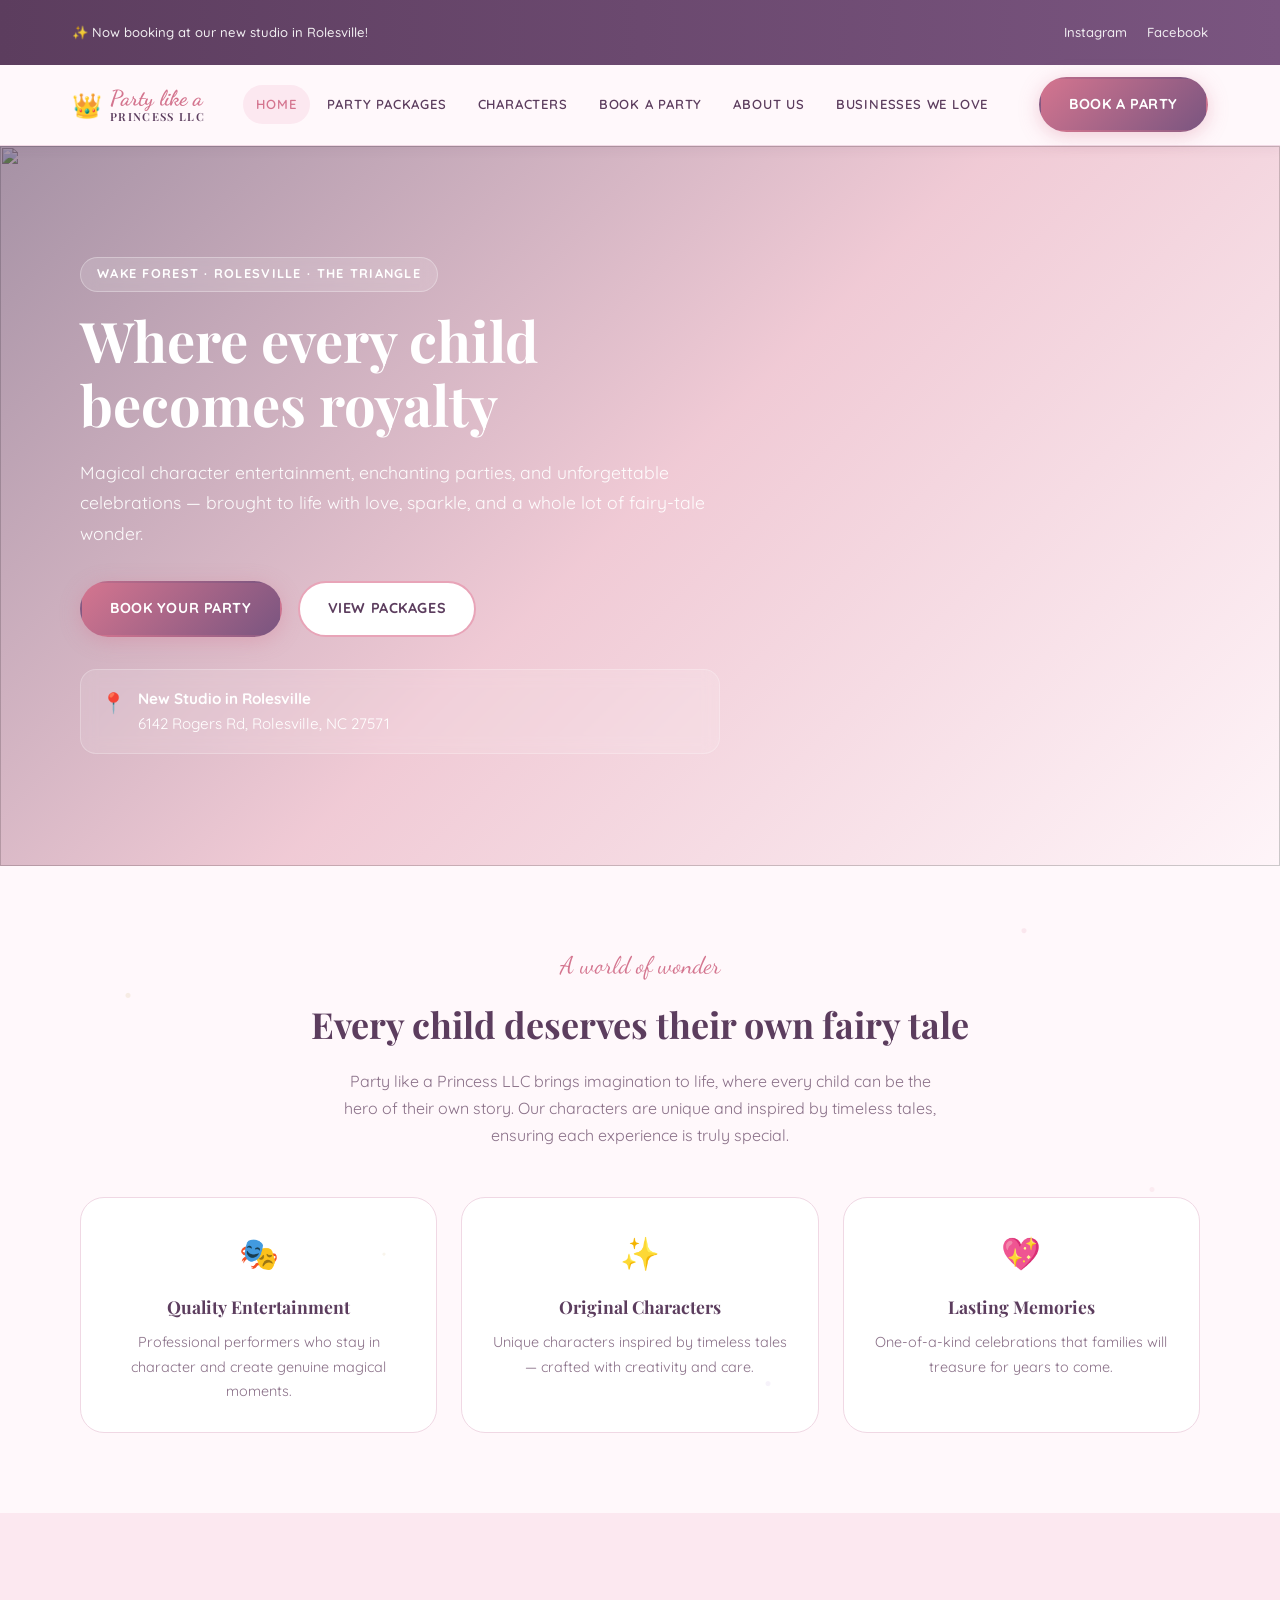
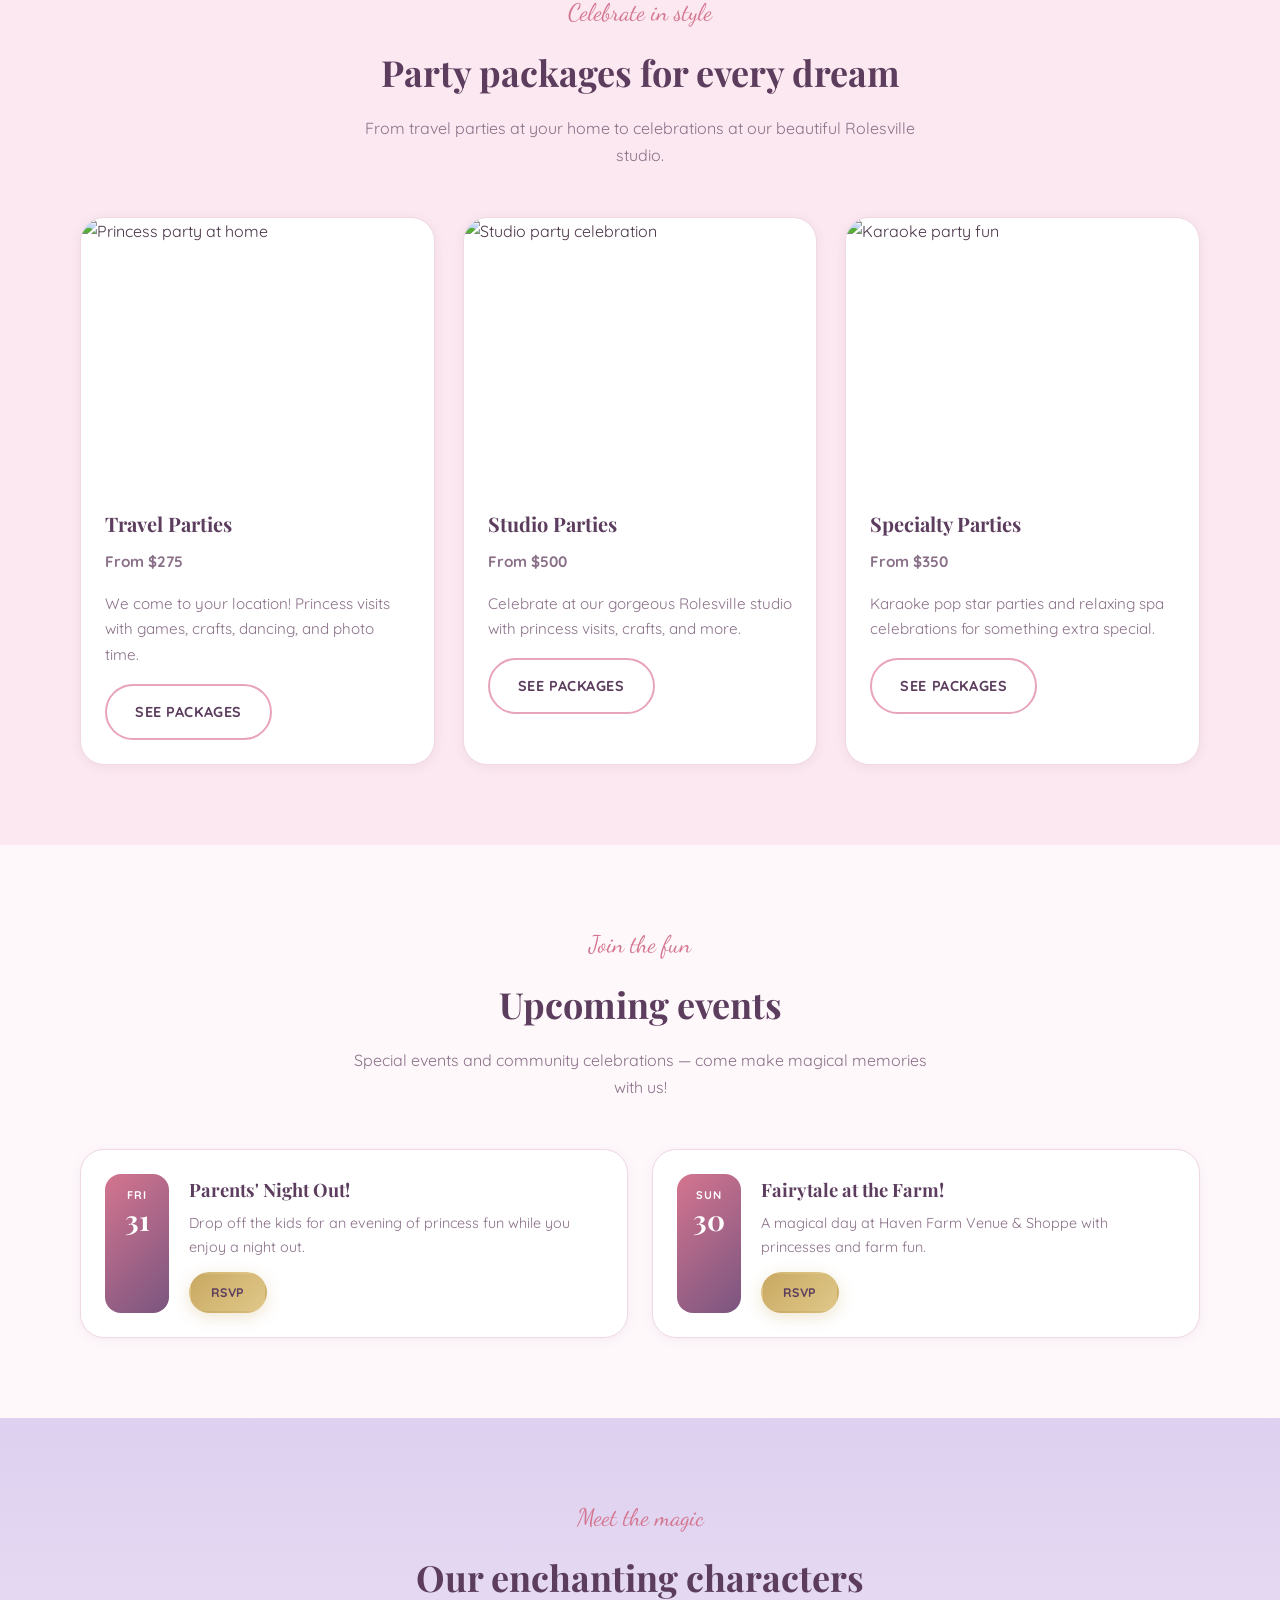
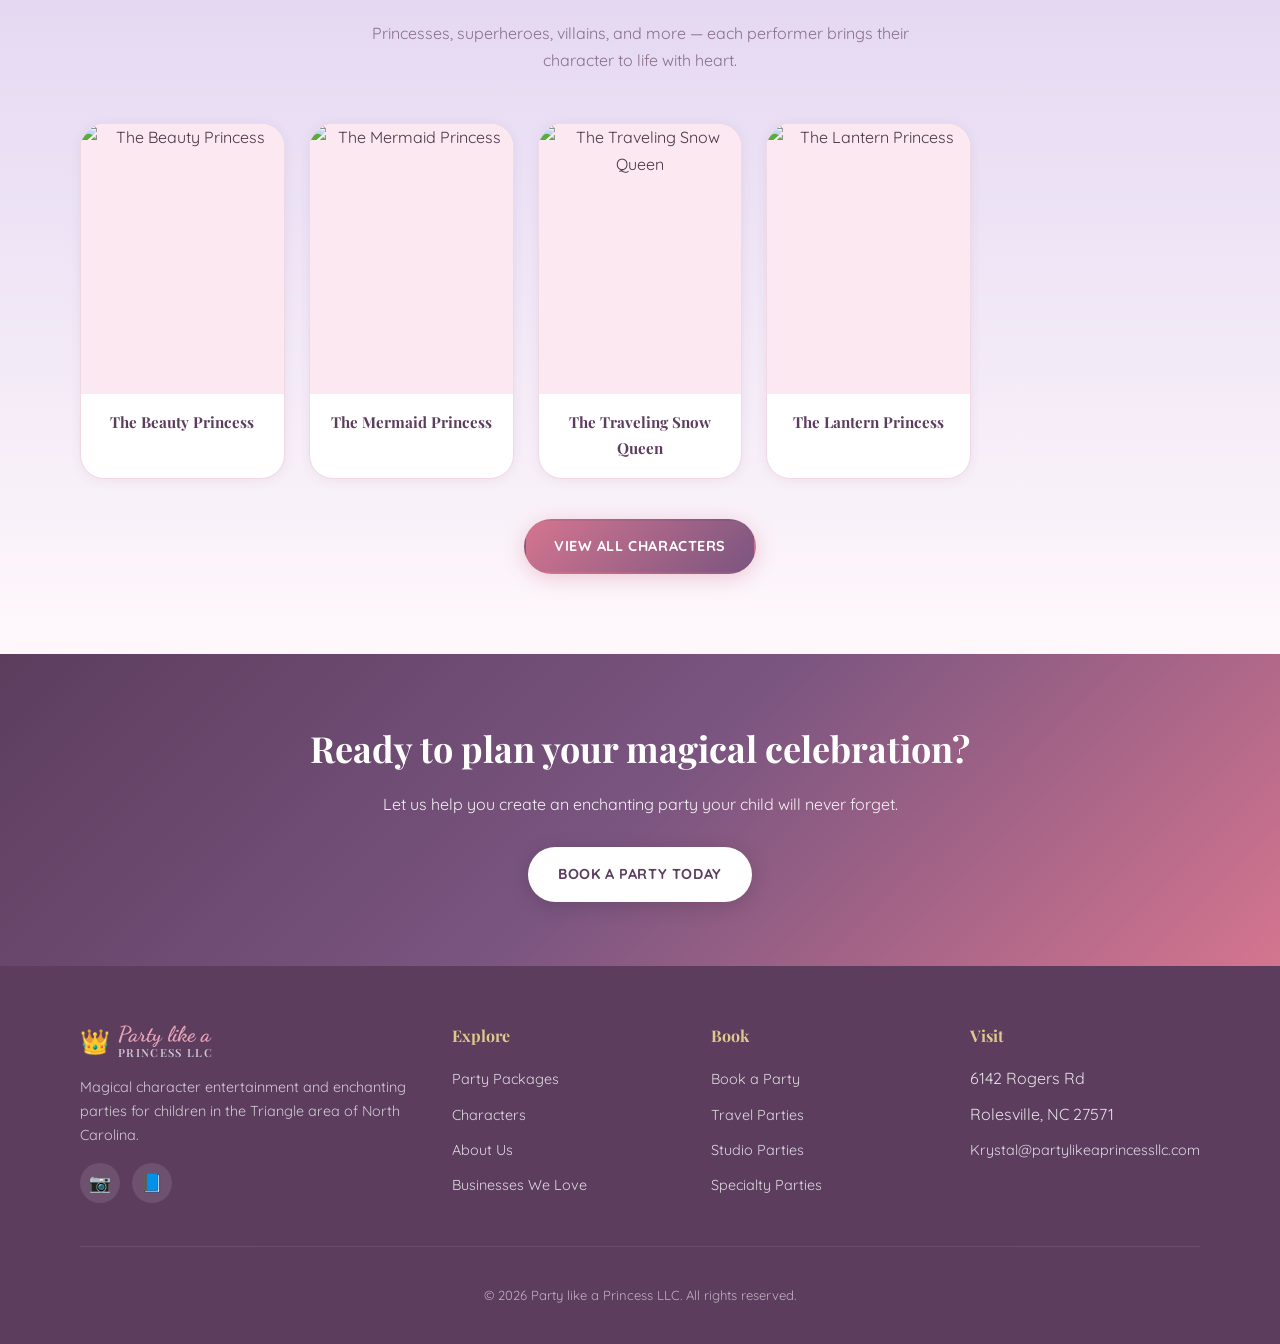
==== index.html @ c1eedd07 "inital push" ====
<!DOCTYPE html>
<html lang="en">
<head>
  <meta charset="UTF-8">
  <meta name="viewport" content="width=device-width, initial-scale=1.0">
  <meta name="description" content="Party like a Princess LLC — magical character entertainment, princess parties, and studio celebrations in Rolesville &amp; the Triangle, NC.">
  <title>Party like a Princess LLC — Magical Children's Parties in NC</title>
  <link rel="preconnect" href="https://fonts.googleapis.com">
  <link rel="preconnect" href="https://fonts.gstatic.com" crossorigin>
  <link href="https://fonts.googleapis.com/css2?family=Dancing+Script:wght@600;700&family=Playfair+Display:ital,wght@0,500;0,600;0,700;1,500&family=Quicksand:wght@400;500;600;700&display=swap" rel="stylesheet">
  <link rel="stylesheet" href="css/styles.css">
</head>
<body>
  <header class="site-header">
    <div class="utility-bar">
      <div class="utility-bar-inner">
        <p>✨ Now booking at our new studio in Rolesville!</p>
        <div class="utility-bar-links">
          <a href="https://www.instagram.com/partylikeaprincessllc/" target="_blank" rel="noopener noreferrer">Instagram</a>
          <a href="https://www.facebook.com/Party-like-a-Princess-LLC-127291132004482/" target="_blank" rel="noopener noreferrer">Facebook</a>
        </div>
      </div>
    </div>
    <nav class="nav" aria-label="Main">
      <a class="nav-logo" href="index.html">
        <span class="nav-logo-crown" aria-hidden="true">👑</span>
        <span class="nav-logo-text">
          <span class="nav-logo-script">Party like a</span>
          <span class="nav-logo-name">Princess LLC</span>
        </span>
      </a>
      <button class="nav-toggle" aria-expanded="false" aria-controls="nav-menu" aria-label="Toggle menu">
        <span></span><span></span><span></span>
      </button>
      <ul class="nav-menu" id="nav-menu">
        <li><a href="index.html" aria-current="page">Home</a></li>
        <li><a href="packages.html">Party Packages</a></li>
        <li><a href="characters.html">Characters</a></li>
        <li><a href="book.html">Book a Party</a></li>
        <li><a href="about.html">About Us</a></li>
        <li><a href="partners.html">Businesses We Love</a></li>
      </ul>
      <div class="nav-actions">
        <a class="btn btn-primary" href="book.html">Book a Party</a>
      </div>
    </nav>
  </header>

  <main>
    <section class="hero">
      <div class="hero-bg" aria-hidden="true">
        <img
          class="hero-bg-image"
          src="https://images.unsplash.com/photo-1530103862676-de8c9debad1d?auto=format&fit=crop&w=1800&q=80"
          alt=""
          width="1800"
          height="1000">
        <div class="hero-bg-overlay"></div>
      </div>
      <div class="container hero-inner">
        <div class="hero-content">
          <p class="hero-eyebrow">Wake Forest · Rolesville · The Triangle</p>
          <h1>Where every child becomes royalty</h1>
          <p class="hero-lead">
            Magical character entertainment, enchanting parties, and unforgettable
            celebrations — brought to life with love, sparkle, and a whole lot of fairy-tale wonder.
          </p>
          <div class="hero-actions">
            <a class="btn btn-primary" href="book.html">Book Your Party</a>
            <a class="btn btn-secondary" href="packages.html">View Packages</a>
          </div>
          <div class="hero-location">
            <span class="hero-location-icon" aria-hidden="true">📍</span>
            <div>
              <strong>New Studio in Rolesville</strong><br>
              6142 Rogers Rd, Rolesville, NC 27571
            </div>
          </div>
        </div>
      </div>
    </section>

    <section class="section sparkle-bg" id="magic">
      <div class="container">
        <div class="section-header">
          <span class="section-eyebrow">A world of wonder</span>
          <h2>Every child deserves their own fairy tale</h2>
          <p>
            Party like a Princess LLC brings imagination to life, where every child can be
            the hero of their own story. Our characters are unique and inspired by timeless
            tales, ensuring each experience is truly special.
          </p>
        </div>
        <div class="values-grid">
          <div class="value-card">
            <div class="value-icon" aria-hidden="true">🎭</div>
            <h3>Quality Entertainment</h3>
            <p>Professional performers who stay in character and create genuine magical moments.</p>
          </div>
          <div class="value-card">
            <div class="value-icon" aria-hidden="true">✨</div>
            <h3>Original Characters</h3>
            <p>Unique characters inspired by timeless tales — crafted with creativity and care.</p>
          </div>
          <div class="value-card">
            <div class="value-icon" aria-hidden="true">💖</div>
            <h3>Lasting Memories</h3>
            <p>One-of-a-kind celebrations that families will treasure for years to come.</p>
          </div>
        </div>
      </div>
    </section>

    <section class="section section--blush" id="packages-preview">
      <div class="container">
        <div class="section-header">
          <span class="section-eyebrow">Celebrate in style</span>
          <h2>Party packages for every dream</h2>
          <p>From travel parties at your home to celebrations at our beautiful Rolesville studio.</p>
        </div>
        <div class="card-grid">
          <article class="card">
            <div class="card-image">
              <img
                src="https://images.unsplash.com/photo-1464349095431-e9a21285b5f3?auto=format&fit=crop&w=600&q=80"
                alt="Princess party at home"
                width="600"
                height="450"
                loading="lazy">
            </div>
            <div class="card-body">
              <h3>Travel Parties</h3>
              <p class="card-price">From $275</p>
              <p>We come to your location! Princess visits with games, crafts, dancing, and photo time.</p>
              <a class="btn btn-secondary" href="packages.html#travel">See Packages</a>
            </div>
          </article>
          <article class="card">
            <div class="card-image">
              <img
                src="https://images.unsplash.com/photo-1513885535751-8b1f1a8f0f6e?auto=format&fit=crop&w=600&q=80"
                alt="Studio party celebration"
                width="600"
                height="450"
                loading="lazy">
            </div>
            <div class="card-body">
              <h3>Studio Parties</h3>
              <p class="card-price">From $500</p>
              <p>Celebrate at our gorgeous Rolesville studio with princess visits, crafts, and more.</p>
              <a class="btn btn-secondary" href="packages.html#studio">See Packages</a>
            </div>
          </article>
          <article class="card">
            <div class="card-image">
              <img
                src="https://images.unsplash.com/photo-1516450360452-9312f5e86fc7?auto=format&fit=crop&w=600&q=80"
                alt="Karaoke party fun"
                width="600"
                height="450"
                loading="lazy">
            </div>
            <div class="card-body">
              <h3>Specialty Parties</h3>
              <p class="card-price">From $350</p>
              <p>Karaoke pop star parties and relaxing spa celebrations for something extra special.</p>
              <a class="btn btn-secondary" href="packages.html#specialty">See Packages</a>
            </div>
          </article>
        </div>
      </div>
    </section>

    <section class="section" id="events">
      <div class="container">
        <div class="section-header">
          <span class="section-eyebrow">Join the fun</span>
          <h2>Upcoming events</h2>
          <p>Special events and community celebrations — come make magical memories with us!</p>
        </div>
        <div class="events-grid">
          <article class="event-card">
            <div class="event-date">
              <span class="event-date-month">Fri</span>
              <span class="event-date-day">31</span>
            </div>
            <div class="event-details">
              <h3>Parents' Night Out!</h3>
              <p>Drop off the kids for an evening of princess fun while you enjoy a night out.</p>
              <a class="btn btn-gold" href="book.html">RSVP</a>
            </div>
          </article>
          <article class="event-card">
            <div class="event-date">
              <span class="event-date-month">Sun</span>
              <span class="event-date-day">30</span>
            </div>
            <div class="event-details">
              <h3>Fairytale at the Farm!</h3>
              <p>A magical day at Haven Farm Venue &amp; Shoppe with princesses and farm fun.</p>
              <a class="btn btn-gold" href="book.html">RSVP</a>
            </div>
          </article>
        </div>
      </div>
    </section>

    <section class="section section--lavender" id="characters-preview">
      <div class="container">
        <div class="section-header">
          <span class="section-eyebrow">Meet the magic</span>
          <h2>Our enchanting characters</h2>
          <p>Princesses, superheroes, villains, and more — each performer brings their character to life with heart.</p>
        </div>
        <div class="character-grid">
          <article class="character-card">
            <div class="character-image">
              <img
                src="https://static.wixstatic.com/media/9bccdc_eef30c5253a441a6ac65ab80cb38b5b2~mv2.jpg"
                alt="The Beauty Princess"
                width="224"
                height="331"
                loading="lazy">
            </div>
            <h3 class="character-name">The Beauty Princess</h3>
          </article>
          <article class="character-card">
            <div class="character-image">
              <img
                src="https://static.wixstatic.com/media/9bccdc_708eb98876a041afb51d9f55fc2605a8~mv2.jpg"
                alt="The Mermaid Princess"
                width="224"
                height="336"
                loading="lazy">
            </div>
            <h3 class="character-name">The Mermaid Princess</h3>
          </article>
          <article class="character-card">
            <div class="character-image">
              <img
                src="https://static.wixstatic.com/media/9bccdc_48256b7b708e4a16873a7f3b42d5f5b8~mv2.png"
                alt="The Traveling Snow Queen"
                width="222"
                height="293"
                loading="lazy">
            </div>
            <h3 class="character-name">The Traveling Snow Queen</h3>
          </article>
          <article class="character-card">
            <div class="character-image">
              <img
                src="https://static.wixstatic.com/media/9bccdc_b5f5d748e2a847a5885bac8932f80b57~mv2.jpg"
                alt="The Lantern Princess"
                width="238"
                height="361"
                loading="lazy">
            </div>
            <h3 class="character-name">The Lantern Princess</h3>
          </article>
        </div>
        <div style="text-align: center; margin-top: 2.5rem;">
          <a class="btn btn-primary" href="characters.html">View All Characters</a>
        </div>
      </div>
    </section>

    <section class="cta-banner">
      <div class="container">
        <h2>Ready to plan your magical celebration?</h2>
        <p>Let us help you create an enchanting party your child will never forget.</p>
        <a class="btn btn-primary" href="book.html">Book a Party Today</a>
      </div>
    </section>
  </main>

  <footer class="site-footer">
    <div class="container">
      <div class="footer-grid">
        <div class="footer-brand">
          <a class="nav-logo" href="index.html">
            <span class="nav-logo-crown" aria-hidden="true">👑</span>
            <span class="nav-logo-text">
              <span class="nav-logo-script">Party like a</span>
              <span class="nav-logo-name">Princess LLC</span>
            </span>
          </a>
          <p>Magical character entertainment and enchanting parties for children in the Triangle area of North Carolina.</p>
          <div class="footer-social">
            <a href="https://www.instagram.com/partylikeaprincessllc/" target="_blank" rel="noopener noreferrer" aria-label="Instagram">📷</a>
            <a href="https://www.facebook.com/Party-like-a-Princess-LLC-127291132004482/" target="_blank" rel="noopener noreferrer" aria-label="Facebook">📘</a>
          </div>
        </div>
        <div class="footer-col">
          <h4>Explore</h4>
          <ul>
            <li><a href="packages.html">Party Packages</a></li>
            <li><a href="characters.html">Characters</a></li>
            <li><a href="about.html">About Us</a></li>
            <li><a href="partners.html">Businesses We Love</a></li>
          </ul>
        </div>
        <div class="footer-col">
          <h4>Book</h4>
          <ul>
            <li><a href="book.html">Book a Party</a></li>
            <li><a href="packages.html#travel">Travel Parties</a></li>
            <li><a href="packages.html#studio">Studio Parties</a></li>
            <li><a href="packages.html#specialty">Specialty Parties</a></li>
          </ul>
        </div>
        <div class="footer-col">
          <h4>Visit</h4>
          <ul>
            <li>6142 Rogers Rd</li>
            <li>Rolesville, NC 27571</li>
            <li><a href="mailto:Krystal@partylikeaprincessllc.com">Krystal@partylikeaprincessllc.com</a></li>
          </ul>
        </div>
      </div>
      <div class="footer-bottom">
        <p>&copy; 2026 Party like a Princess LLC. All rights reserved.</p>
      </div>
    </div>
  </footer>

  <script src="js/main.js"></script>
</body>
</html>
---- css/styles.css ----
/* Party like a Princess LLC — sweet & magical */
:root {
  --color-blush: #fce8f0;
  --color-blush-deep: #f5d0e0;
  --color-pink: #e8a4b8;
  --color-rose: #d4758f;
  --color-lavender: #ddd0f0;
  --color-lavender-deep: #c4b0e0;
  --color-plum: #5c3d5e;
  --color-plum-light: #7a5580;
  --color-gold: #c9a962;
  --color-gold-light: #e0c88a;
  --color-cream: #fff8fb;
  --color-white: #ffffff;
  --color-text: #4a3548;
  --color-muted: #8a7088;
  --color-border: #f0d8e4;
  --font-display: "Playfair Display", Georgia, serif;
  --font-script: "Dancing Script", cursive;
  --font-body: "Quicksand", system-ui, sans-serif;
  --shadow-sm: 0 2px 12px rgba(92, 61, 94, 0.07);
  --shadow-md: 0 10px 32px rgba(92, 61, 94, 0.1);
  --shadow-lg: 0 20px 50px rgba(92, 61, 94, 0.14);
  --radius: 16px;
  --radius-lg: 24px;
  --nav-height: 80px;
  --transition: 0.25s ease;
}

*,
*::before,
*::after {
  box-sizing: border-box;
}

html {
  scroll-behavior: smooth;
}

body {
  margin: 0;
  font-family: var(--font-body);
  font-size: 1rem;
  line-height: 1.7;
  color: var(--color-text);
  background: var(--color-cream);
}

img {
  max-width: 100%;
  height: auto;
  display: block;
}

a {
  color: var(--color-plum-light);
  text-decoration: none;
  transition: color var(--transition);
}

a:hover {
  color: var(--color-rose);
}

.container {
  width: min(1120px, calc(100% - 2rem));
  margin-inline: auto;
}

.container--wide {
  width: min(1280px, calc(100% - 2rem));
}

/* Sparkle background */
.sparkle-bg {
  position: relative;
  overflow: hidden;
}

.sparkle-bg::before {
  content: "";
  position: absolute;
  inset: 0;
  background-image:
    radial-gradient(circle at 10% 20%, rgba(201, 169, 98, 0.15) 0 2px, transparent 3px),
    radial-gradient(circle at 80% 10%, rgba(232, 164, 184, 0.2) 0 2px, transparent 3px),
    radial-gradient(circle at 60% 80%, rgba(212, 192, 232, 0.2) 0 2px, transparent 3px),
    radial-gradient(circle at 30% 60%, rgba(201, 169, 98, 0.12) 0 1px, transparent 2px),
    radial-gradient(circle at 90% 50%, rgba(232, 164, 184, 0.15) 0 2px, transparent 3px);
  pointer-events: none;
}

/* Header */
.site-header {
  position: sticky;
  top: 0;
  z-index: 100;
  background: rgba(255, 248, 251, 0.95);
  backdrop-filter: blur(14px);
  border-bottom: 1px solid var(--color-border);
  box-shadow: var(--shadow-sm);
}

.utility-bar {
  background: linear-gradient(90deg, var(--color-plum), var(--color-plum-light));
  color: rgba(255, 255, 255, 0.92);
  font-size: 0.82rem;
  font-weight: 500;
}

.utility-bar-inner {
  display: flex;
  justify-content: space-between;
  align-items: center;
  gap: 1rem;
  max-width: 1200px;
  margin-inline: auto;
  padding: 0.5rem clamp(1rem, 3vw, 2rem);
}

.utility-bar-links {
  display: flex;
  gap: 1.25rem;
}

.utility-bar-links a {
  color: rgba(255, 255, 255, 0.9);
}

.utility-bar-links a:hover {
  color: var(--color-gold-light);
}

.nav {
  display: flex;
  align-items: center;
  justify-content: space-between;
  gap: 1.5rem;
  max-width: 1200px;
  margin-inline: auto;
  padding: 0.75rem clamp(1rem, 3vw, 2rem);
  min-height: var(--nav-height);
}

.nav-logo {
  display: flex;
  align-items: center;
  gap: 0.5rem;
  color: var(--color-plum);
  flex-shrink: 0;
}

.nav-logo:hover {
  color: var(--color-rose);
}

.nav-logo-crown {
  font-size: 1.5rem;
  line-height: 1;
}

.nav-logo-text {
  display: flex;
  flex-direction: column;
  line-height: 1.15;
}

.nav-logo-script {
  font-family: var(--font-script);
  font-size: 1.35rem;
  font-weight: 700;
  color: var(--color-rose);
}

.nav-logo-name {
  font-family: var(--font-display);
  font-size: 0.7rem;
  font-weight: 600;
  letter-spacing: 0.12em;
  text-transform: uppercase;
}

.nav-menu {
  display: flex;
  align-items: center;
  gap: 0.25rem;
  list-style: none;
  margin: 0;
  padding: 0;
}

.nav-menu a {
  display: block;
  padding: 0.5rem 0.85rem;
  font-size: 0.82rem;
  font-weight: 600;
  letter-spacing: 0.06em;
  text-transform: uppercase;
  color: var(--color-plum);
  border-radius: 999px;
  transition: background var(--transition), color var(--transition);
}

.nav-menu a:hover,
.nav-menu a[aria-current="page"] {
  background: var(--color-blush);
  color: var(--color-rose);
}

.nav-actions {
  flex-shrink: 0;
}

.nav-toggle {
  display: none;
  flex-direction: column;
  justify-content: center;
  gap: 5px;
  width: 44px;
  height: 44px;
  padding: 0;
  border: none;
  background: transparent;
  cursor: pointer;
}

.nav-toggle span {
  display: block;
  width: 22px;
  height: 2px;
  margin-inline: auto;
  background: var(--color-plum);
  border-radius: 2px;
  transition: transform var(--transition), opacity var(--transition);
}

/* Buttons */
.btn {
  display: inline-flex;
  align-items: center;
  justify-content: center;
  gap: 0.5rem;
  padding: 0.85rem 1.75rem;
  font-family: var(--font-body);
  font-size: 0.9rem;
  font-weight: 700;
  letter-spacing: 0.04em;
  text-transform: uppercase;
  border: 2px solid transparent;
  border-radius: 999px;
  cursor: pointer;
  transition: transform var(--transition), box-shadow var(--transition), background var(--transition);
}

.btn:hover {
  transform: translateY(-2px);
}

.btn-primary {
  background: linear-gradient(135deg, var(--color-rose), var(--color-plum-light));
  color: var(--color-white);
  box-shadow: 0 4px 20px rgba(212, 117, 143, 0.35);
}

.btn-primary:hover {
  color: var(--color-white);
  box-shadow: 0 8px 28px rgba(212, 117, 143, 0.45);
}

.btn-secondary {
  background: var(--color-white);
  color: var(--color-plum);
  border-color: var(--color-pink);
}

.btn-secondary:hover {
  background: var(--color-blush);
  color: var(--color-plum);
}

.btn-gold {
  background: linear-gradient(135deg, var(--color-gold), var(--color-gold-light));
  color: var(--color-plum);
  box-shadow: 0 4px 16px rgba(201, 169, 98, 0.3);
}

.btn-gold:hover {
  color: var(--color-plum);
}

/* Hero */
.hero {
  position: relative;
  min-height: clamp(520px, 85vh, 720px);
  display: flex;
  align-items: center;
  overflow: hidden;
}

.hero-bg {
  position: absolute;
  inset: 0;
}

.hero-bg-image {
  width: 100%;
  height: 100%;
  object-fit: cover;
}

.hero-bg-overlay {
  position: absolute;
  inset: 0;
  background:
    linear-gradient(135deg, rgba(92, 61, 94, 0.55) 0%, rgba(212, 117, 143, 0.35) 50%, rgba(252, 232, 240, 0.2) 100%);
}

.hero-inner {
  position: relative;
  z-index: 1;
  padding-block: 4rem;
}

.hero-content {
  max-width: 640px;
  color: var(--color-white);
}

.hero-eyebrow {
  display: inline-block;
  margin: 0 0 1rem;
  padding: 0.35rem 1rem;
  font-size: 0.8rem;
  font-weight: 700;
  letter-spacing: 0.1em;
  text-transform: uppercase;
  background: rgba(255, 255, 255, 0.15);
  border: 1px solid rgba(255, 255, 255, 0.3);
  border-radius: 999px;
  backdrop-filter: blur(8px);
}

.hero h1 {
  margin: 0 0 1.25rem;
  font-family: var(--font-display);
  font-size: clamp(2.25rem, 5vw, 3.5rem);
  font-weight: 700;
  line-height: 1.15;
}

.hero-lead {
  margin: 0 0 2rem;
  font-size: 1.1rem;
  line-height: 1.75;
  opacity: 0.95;
}

.hero-actions {
  display: flex;
  flex-wrap: wrap;
  gap: 1rem;
}

.hero-location {
  display: flex;
  align-items: flex-start;
  gap: 0.75rem;
  margin-top: 2rem;
  padding: 1rem 1.25rem;
  background: rgba(255, 255, 255, 0.12);
  border: 1px solid rgba(255, 255, 255, 0.25);
  border-radius: var(--radius);
  backdrop-filter: blur(8px);
  font-size: 0.95rem;
}

.hero-location-icon {
  font-size: 1.25rem;
  flex-shrink: 0;
}

/* Page hero (inner pages) */
.page-hero {
  padding: 4rem 0 3rem;
  text-align: center;
  background: linear-gradient(180deg, var(--color-blush) 0%, var(--color-cream) 100%);
}

.page-hero h1 {
  margin: 0 0 0.75rem;
  font-family: var(--font-display);
  font-size: clamp(2rem, 4vw, 2.75rem);
  color: var(--color-plum);
}

.page-hero p {
  margin: 0 auto;
  max-width: 560px;
  color: var(--color-muted);
  font-size: 1.05rem;
}

.page-hero-script {
  display: block;
  margin-bottom: 0.5rem;
  font-family: var(--font-script);
  font-size: 1.75rem;
  color: var(--color-rose);
}

/* Sections */
.section {
  padding: 5rem 0;
}

.section-header {
  text-align: center;
  margin-bottom: 3rem;
}

.section-eyebrow {
  display: block;
  margin-bottom: 0.5rem;
  font-family: var(--font-script);
  font-size: 1.5rem;
  color: var(--color-rose);
}

.section-header h2 {
  margin: 0 0 0.75rem;
  font-family: var(--font-display);
  font-size: clamp(1.75rem, 3vw, 2.25rem);
  color: var(--color-plum);
}

.section-header p {
  margin: 0 auto;
  max-width: 600px;
  color: var(--color-muted);
}

.section--blush {
  background: var(--color-blush);
}

.section--lavender {
  background: linear-gradient(180deg, var(--color-lavender) 0%, var(--color-cream) 100%);
}

/* Cards */
.card-grid {
  display: grid;
  grid-template-columns: repeat(auto-fit, minmax(280px, 1fr));
  gap: 1.75rem;
}

.card {
  background: var(--color-white);
  border: 1px solid var(--color-border);
  border-radius: var(--radius-lg);
  overflow: hidden;
  box-shadow: var(--shadow-sm);
  transition: transform var(--transition), box-shadow var(--transition);
}

.card:hover {
  transform: translateY(-4px);
  box-shadow: var(--shadow-md);
}

.card-image {
  aspect-ratio: 4 / 3;
  overflow: hidden;
}

.card-image img {
  width: 100%;
  height: 100%;
  object-fit: cover;
  transition: transform 0.4s ease;
}

.card:hover .card-image img {
  transform: scale(1.04);
}

.card-body {
  padding: 1.5rem;
}

.card-body h3 {
  margin: 0 0 0.5rem;
  font-family: var(--font-display);
  font-size: 1.25rem;
  color: var(--color-plum);
}

.card-price {
  margin: 0 0 1rem;
  font-size: 1.35rem;
  font-weight: 700;
  color: var(--color-rose);
}

.card-body p {
  margin: 0 0 1rem;
  color: var(--color-muted);
  font-size: 0.95rem;
}

.card-body ul {
  margin: 0 0 1.25rem;
  padding-left: 1.25rem;
  color: var(--color-muted);
  font-size: 0.9rem;
}

.card-body li {
  margin-bottom: 0.35rem;
}

.card-body li::marker {
  color: var(--color-pink);
}

/* Package cards */
.package-section {
  margin-bottom: 4rem;
}

.package-section:last-child {
  margin-bottom: 0;
}

.package-category {
  display: flex;
  align-items: center;
  gap: 1rem;
  margin-bottom: 2rem;
}

.package-category-icon {
  width: 56px;
  height: 56px;
  display: flex;
  align-items: center;
  justify-content: center;
  font-size: 1.75rem;
  background: linear-gradient(135deg, var(--color-blush), var(--color-lavender));
  border-radius: 50%;
  flex-shrink: 0;
}

.package-category h2 {
  margin: 0;
  font-family: var(--font-display);
  font-size: 1.75rem;
  color: var(--color-plum);
}

.package-category p {
  margin: 0.25rem 0 0;
  color: var(--color-muted);
  font-size: 0.95rem;
}

.package-grid {
  display: grid;
  grid-template-columns: repeat(auto-fit, minmax(300px, 1fr));
  gap: 1.75rem;
}

.package-card {
  position: relative;
  background: var(--color-white);
  border: 2px solid var(--color-border);
  border-radius: var(--radius-lg);
  padding: 2rem;
  box-shadow: var(--shadow-sm);
  transition: border-color var(--transition), box-shadow var(--transition);
}

.package-card:hover {
  border-color: var(--color-pink);
  box-shadow: var(--shadow-md);
}

.package-card--featured {
  border-color: var(--color-gold);
  background: linear-gradient(180deg, #fffef8 0%, var(--color-white) 100%);
}

.package-card--featured::before {
  content: "Most Popular";
  position: absolute;
  top: -12px;
  left: 50%;
  transform: translateX(-50%);
  padding: 0.3rem 1rem;
  font-size: 0.72rem;
  font-weight: 700;
  letter-spacing: 0.08em;
  text-transform: uppercase;
  color: var(--color-plum);
  background: linear-gradient(135deg, var(--color-gold), var(--color-gold-light));
  border-radius: 999px;
}

.package-card h3 {
  margin: 0 0 0.5rem;
  font-family: var(--font-display);
  font-size: 1.35rem;
  color: var(--color-plum);
  text-align: center;
}

.package-duration {
  text-align: center;
  margin: 0 0 0.25rem;
  font-size: 0.85rem;
  font-weight: 600;
  color: var(--color-muted);
  text-transform: uppercase;
  letter-spacing: 0.06em;
}

.package-price {
  text-align: center;
  margin: 0 0 1.5rem;
  font-size: 2rem;
  font-weight: 700;
  color: var(--color-rose);
}

.package-card ul {
  margin: 0 0 1.5rem;
  padding: 0;
  list-style: none;
}

.package-card li {
  position: relative;
  padding: 0.4rem 0 0.4rem 1.75rem;
  font-size: 0.92rem;
  color: var(--color-text);
  border-bottom: 1px solid var(--color-border);
}

.package-card li:last-child {
  border-bottom: none;
}

.package-card li::before {
  content: "✦";
  position: absolute;
  left: 0;
  color: var(--color-gold);
  font-size: 0.75rem;
}

.package-card .btn {
  width: 100%;
}

.package-note {
  margin-top: 1.5rem;
  padding: 1rem 1.25rem;
  font-size: 0.88rem;
  color: var(--color-muted);
  background: var(--color-blush);
  border-radius: var(--radius);
  text-align: center;
}

.package-upgrades {
  margin-top: 1rem;
  padding-top: 1rem;
  border-top: 1px dashed var(--color-border);
}

.package-upgrades h4 {
  margin: 0 0 0.75rem;
  font-size: 0.8rem;
  font-weight: 700;
  letter-spacing: 0.08em;
  text-transform: uppercase;
  color: var(--color-plum);
}

.package-upgrades ul {
  margin: 0;
}

.package-upgrades li {
  font-size: 0.85rem;
  padding: 0.3rem 0 0.3rem 1.25rem;
  border-bottom: none;
}

.package-upgrades li::before {
  content: "+";
  color: var(--color-rose);
}

/* Events */
.events-grid {
  display: grid;
  grid-template-columns: repeat(auto-fit, minmax(300px, 1fr));
  gap: 1.5rem;
}

.event-card {
  display: flex;
  gap: 1.25rem;
  padding: 1.5rem;
  background: var(--color-white);
  border: 1px solid var(--color-border);
  border-radius: var(--radius-lg);
  box-shadow: var(--shadow-sm);
  transition: transform var(--transition), box-shadow var(--transition);
}

.event-card:hover {
  transform: translateY(-3px);
  box-shadow: var(--shadow-md);
}

.event-date {
  flex-shrink: 0;
  width: 64px;
  text-align: center;
  padding: 0.75rem 0.5rem;
  background: linear-gradient(135deg, var(--color-rose), var(--color-plum-light));
  color: var(--color-white);
  border-radius: var(--radius);
}

.event-date-month {
  display: block;
  font-size: 0.7rem;
  font-weight: 700;
  letter-spacing: 0.1em;
  text-transform: uppercase;
}

.event-date-day {
  display: block;
  font-family: var(--font-display);
  font-size: 1.75rem;
  font-weight: 700;
  line-height: 1.1;
}

.event-details h3 {
  margin: 0 0 0.35rem;
  font-family: var(--font-display);
  font-size: 1.15rem;
  color: var(--color-plum);
}

.event-details p {
  margin: 0 0 0.75rem;
  font-size: 0.9rem;
  color: var(--color-muted);
}

.event-details .btn {
  padding: 0.5rem 1.25rem;
  font-size: 0.78rem;
}

/* Character grid */
.character-filters {
  display: flex;
  flex-wrap: wrap;
  justify-content: center;
  gap: 0.5rem;
  margin-bottom: 2.5rem;
}

.filter-btn {
  padding: 0.5rem 1.25rem;
  font-family: var(--font-body);
  font-size: 0.82rem;
  font-weight: 600;
  color: var(--color-plum);
  background: var(--color-white);
  border: 2px solid var(--color-border);
  border-radius: 999px;
  cursor: pointer;
  transition: all var(--transition);
}

.filter-btn:hover,
.filter-btn.is-active {
  background: var(--color-rose);
  border-color: var(--color-rose);
  color: var(--color-white);
}

.character-grid {
  display: grid;
  grid-template-columns: repeat(auto-fill, minmax(200px, 1fr));
  gap: 1.5rem;
}

.character-card {
  text-align: center;
  background: var(--color-white);
  border: 1px solid var(--color-border);
  border-radius: var(--radius-lg);
  overflow: hidden;
  box-shadow: var(--shadow-sm);
  transition: transform var(--transition), box-shadow var(--transition);
}

.character-card:hover {
  transform: translateY(-4px);
  box-shadow: var(--shadow-md);
}

.character-card.is-hidden {
  display: none;
}

.character-image {
  aspect-ratio: 3 / 4;
  overflow: hidden;
  background: var(--color-blush);
}

.character-image img {
  width: 100%;
  height: 100%;
  object-fit: cover;
  object-position: top center;
}

.character-name {
  margin: 0;
  padding: 1rem 0.75rem;
  font-family: var(--font-display);
  font-size: 0.95rem;
  color: var(--color-plum);
}

.disclaimer {
  margin-top: 3rem;
  padding: 1.5rem;
  font-size: 0.85rem;
  color: var(--color-muted);
  background: var(--color-white);
  border: 1px solid var(--color-border);
  border-radius: var(--radius);
  text-align: center;
  line-height: 1.65;
}

/* About */
.about-grid {
  display: grid;
  grid-template-columns: 1fr 1fr;
  gap: 3rem;
  align-items: center;
}

.about-image {
  border-radius: var(--radius-lg);
  overflow: hidden;
  box-shadow: var(--shadow-lg);
}

.about-image img {
  width: 100%;
  aspect-ratio: 4 / 5;
  object-fit: cover;
}

.about-content h2 {
  margin: 0 0 1rem;
  font-family: var(--font-display);
  font-size: 2rem;
  color: var(--color-plum);
}

.about-content .signature {
  margin-top: 1.5rem;
  font-family: var(--font-script);
  font-size: 1.5rem;
  color: var(--color-rose);
}

.values-grid {
  display: grid;
  grid-template-columns: repeat(auto-fit, minmax(240px, 1fr));
  gap: 1.5rem;
  margin-top: 3rem;
}

.value-card {
  padding: 1.75rem;
  text-align: center;
  background: var(--color-white);
  border: 1px solid var(--color-border);
  border-radius: var(--radius-lg);
}

.value-icon {
  font-size: 2rem;
  margin-bottom: 0.75rem;
}

.value-card h3 {
  margin: 0 0 0.5rem;
  font-family: var(--font-display);
  font-size: 1.1rem;
  color: var(--color-plum);
}

.value-card p {
  margin: 0;
  font-size: 0.9rem;
  color: var(--color-muted);
}

/* Contact form */
.contact-grid {
  display: grid;
  grid-template-columns: 1fr 1.2fr;
  gap: 3rem;
  align-items: start;
}

.contact-info h2 {
  margin: 0 0 1rem;
  font-family: var(--font-display);
  font-size: 1.75rem;
  color: var(--color-plum);
}

.contact-info p {
  margin: 0 0 1.5rem;
  color: var(--color-muted);
}

.contact-detail {
  display: flex;
  align-items: flex-start;
  gap: 1rem;
  margin-bottom: 1.25rem;
}

.contact-detail-icon {
  width: 44px;
  height: 44px;
  display: flex;
  align-items: center;
  justify-content: center;
  font-size: 1.25rem;
  background: var(--color-blush);
  border-radius: 50%;
  flex-shrink: 0;
}

.contact-detail strong {
  display: block;
  margin-bottom: 0.15rem;
  color: var(--color-plum);
}

.contact-detail span,
.contact-detail a {
  font-size: 0.95rem;
  color: var(--color-muted);
}

.contact-form-wrap {
  min-width: 0;
}

.contact-form {
  padding: 2rem;
  background: var(--color-white);
  border: 1px solid var(--color-border);
  border-radius: var(--radius-lg);
  box-shadow: var(--shadow-md);
}

.form-group {
  margin-bottom: 1.25rem;
}

.form-group label {
  display: block;
  margin-bottom: 0.4rem;
  font-size: 0.85rem;
  font-weight: 600;
  color: var(--color-plum);
}

.form-group input,
.form-group select,
.form-group textarea {
  width: 100%;
  padding: 0.75rem 1rem;
  font-family: var(--font-body);
  font-size: 1rem;
  color: var(--color-text);
  background: var(--color-cream);
  border: 2px solid var(--color-border);
  border-radius: var(--radius);
  transition: border-color var(--transition);
}

.form-group input:focus,
.form-group select:focus,
.form-group textarea:focus {
  outline: none;
  border-color: var(--color-pink);
}

.form-group textarea {
  min-height: 120px;
  resize: vertical;
}

.form-row {
  display: grid;
  grid-template-columns: 1fr 1fr;
  gap: 1rem;
}

.form-success {
  display: none;
  padding: 1.25rem;
  text-align: center;
  background: linear-gradient(135deg, var(--color-blush), var(--color-lavender));
  border-radius: var(--radius);
}

.form-success.is-visible {
  display: block;
}

.form-success h3 {
  margin: 0 0 0.5rem;
  font-family: var(--font-display);
  color: var(--color-plum);
}

.form-success p {
  margin: 0;
  color: var(--color-muted);
}

/* CTA banner */
.cta-banner {
  padding: 4rem 0;
  text-align: center;
  background: linear-gradient(135deg, var(--color-plum) 0%, var(--color-plum-light) 50%, var(--color-rose) 100%);
  color: var(--color-white);
}

.cta-banner h2 {
  margin: 0 0 0.75rem;
  font-family: var(--font-display);
  font-size: clamp(1.75rem, 3vw, 2.25rem);
}

.cta-banner p {
  margin: 0 auto 1.75rem;
  max-width: 520px;
  opacity: 0.92;
}

.cta-banner .btn-primary {
  background: var(--color-white);
  color: var(--color-plum);
  box-shadow: 0 4px 20px rgba(0, 0, 0, 0.15);
}

.cta-banner .btn-primary:hover {
  color: var(--color-rose);
}

/* Partners */
.partners-grid {
  display: grid;
  grid-template-columns: repeat(auto-fit, minmax(260px, 1fr));
  gap: 1.5rem;
}

.partner-card {
  padding: 2rem;
  text-align: center;
  background: var(--color-white);
  border: 1px solid var(--color-border);
  border-radius: var(--radius-lg);
  transition: transform var(--transition), box-shadow var(--transition);
}

.partner-card:hover {
  transform: translateY(-3px);
  box-shadow: var(--shadow-md);
}

.partner-card h3 {
  margin: 0 0 0.5rem;
  font-family: var(--font-display);
  color: var(--color-plum);
}

.partner-card p {
  margin: 0;
  font-size: 0.9rem;
  color: var(--color-muted);
}

/* Footer */
.site-footer {
  background: var(--color-plum);
  color: rgba(255, 255, 255, 0.85);
  padding: 3.5rem 0 1.5rem;
}

.footer-grid {
  display: grid;
  grid-template-columns: 1.5fr 1fr 1fr 1fr;
  gap: 2rem;
  margin-bottom: 2.5rem;
}

.footer-brand .nav-logo {
  margin-bottom: 1rem;
  color: var(--color-white);
}

.footer-brand .nav-logo-script {
  color: var(--color-pink);
}

.footer-brand .nav-logo-name {
  color: rgba(255, 255, 255, 0.7);
}

.footer-brand p {
  margin: 0;
  font-size: 0.9rem;
  line-height: 1.65;
  opacity: 0.85;
}

.footer-col h4 {
  margin: 0 0 1rem;
  font-family: var(--font-display);
  font-size: 1rem;
  color: var(--color-gold-light);
}

.footer-col ul {
  list-style: none;
  margin: 0;
  padding: 0;
}

.footer-col li {
  margin-bottom: 0.5rem;
}

.footer-col a {
  font-size: 0.9rem;
  color: rgba(255, 255, 255, 0.8);
}

.footer-col a:hover {
  color: var(--color-pink);
}

.footer-social {
  display: flex;
  gap: 0.75rem;
  margin-top: 1rem;
}

.footer-social a {
  display: flex;
  align-items: center;
  justify-content: center;
  width: 40px;
  height: 40px;
  font-size: 1.1rem;
  background: rgba(255, 255, 255, 0.1);
  border-radius: 50%;
  transition: background var(--transition);
}

.footer-social a:hover {
  background: var(--color-rose);
  color: var(--color-white);
}

.footer-bottom {
  padding-top: 1.5rem;
  border-top: 1px solid rgba(255, 255, 255, 0.12);
  text-align: center;
  font-size: 0.82rem;
  opacity: 0.7;
}

/* Studio gallery strip */
.studio-gallery {
  display: grid;
  grid-template-columns: repeat(5, 1fr);
  gap: 0.5rem;
  margin-bottom: 2rem;
  border-radius: var(--radius-lg);
  overflow: hidden;
}

.studio-gallery img {
  width: 100%;
  aspect-ratio: 1;
  object-fit: cover;
}

/* Responsive */
@media (max-width: 960px) {
  .nav-toggle {
    display: flex;
  }

  .nav-menu {
    position: fixed;
    top: calc(var(--nav-height) + 36px);
    left: 0;
    right: 0;
    flex-direction: column;
    padding: 1rem;
    background: var(--color-white);
    border-bottom: 1px solid var(--color-border);
    box-shadow: var(--shadow-md);
    transform: translateY(-120%);
    opacity: 0;
    visibility: hidden;
    transition: transform var(--transition), opacity var(--transition), visibility var(--transition);
  }

  .nav-menu.is-open {
    transform: translateY(0);
    opacity: 1;
    visibility: visible;
  }

  .nav-menu a {
    padding: 0.75rem 1rem;
    width: 100%;
    text-align: center;
  }

  .nav-actions {
    display: none;
  }

  .about-grid,
  .contact-grid {
    grid-template-columns: 1fr;
  }

  .footer-grid {
    grid-template-columns: 1fr 1fr;
  }

  .studio-gallery {
    grid-template-columns: repeat(3, 1fr);
  }
}

@media (max-width: 600px) {
  .form-row {
    grid-template-columns: 1fr;
  }

  .footer-grid {
    grid-template-columns: 1fr;
  }

  .studio-gallery {
    grid-template-columns: repeat(2, 1fr);
  }

  .event-card {
    flex-direction: column;
    text-align: center;
  }

  .event-date {
    width: auto;
    display: inline-flex;
    gap: 0.5rem;
    align-items: center;
    margin-inline: auto;
  }

  .event-date-month,
  .event-date-day {
    display: inline;
    font-size: 0.9rem;
  }
}
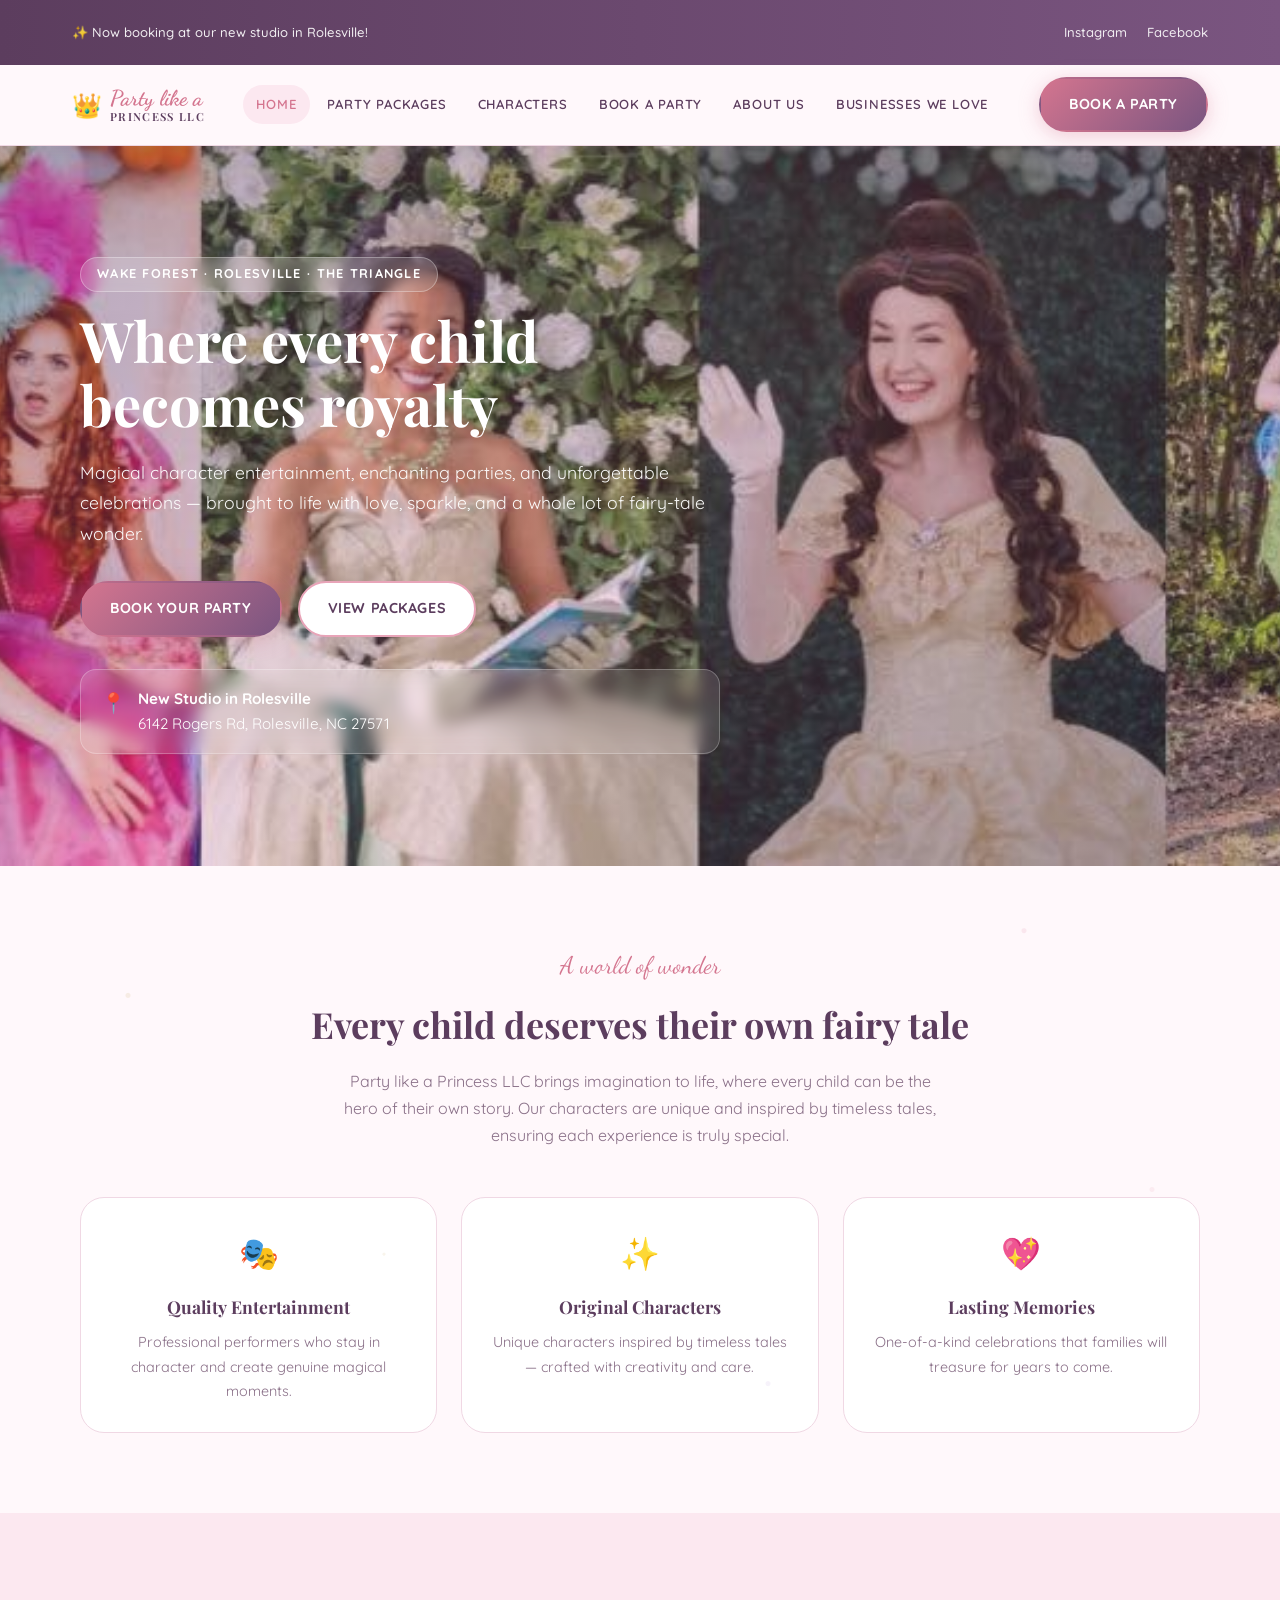
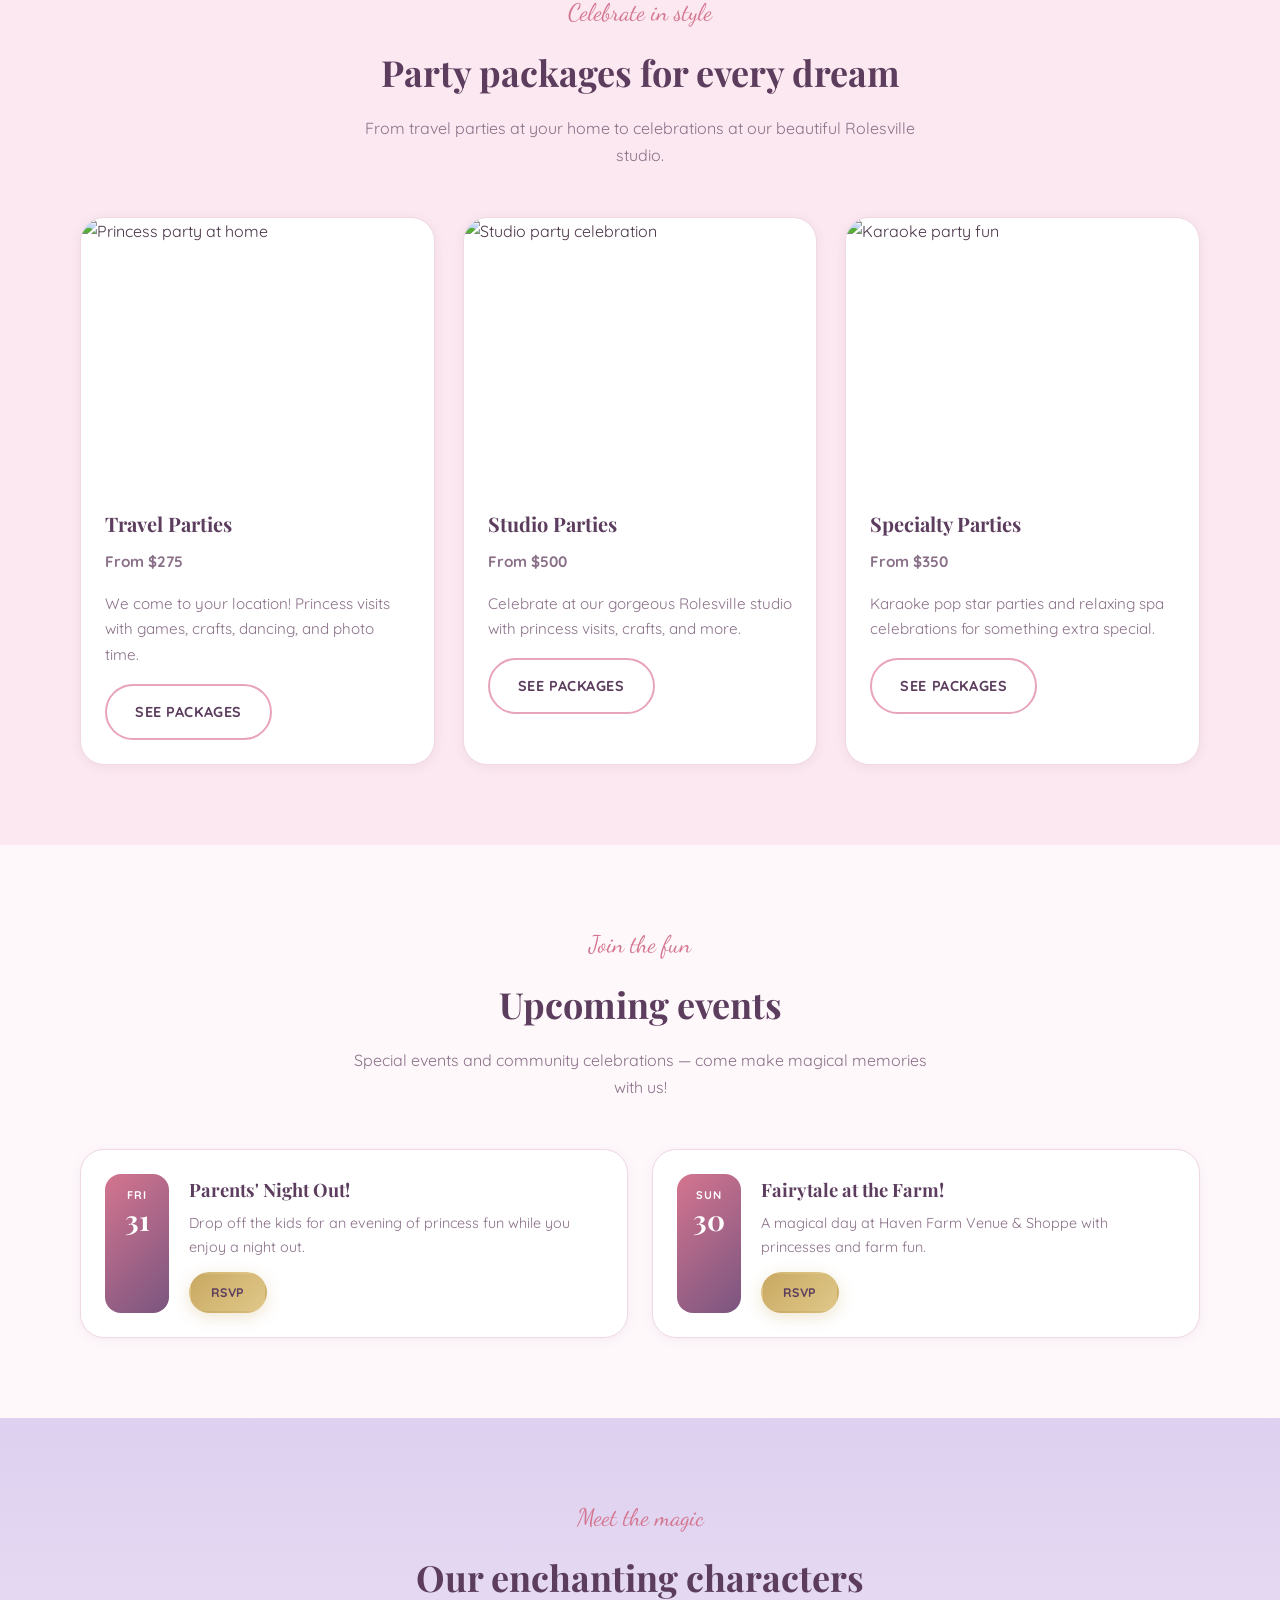
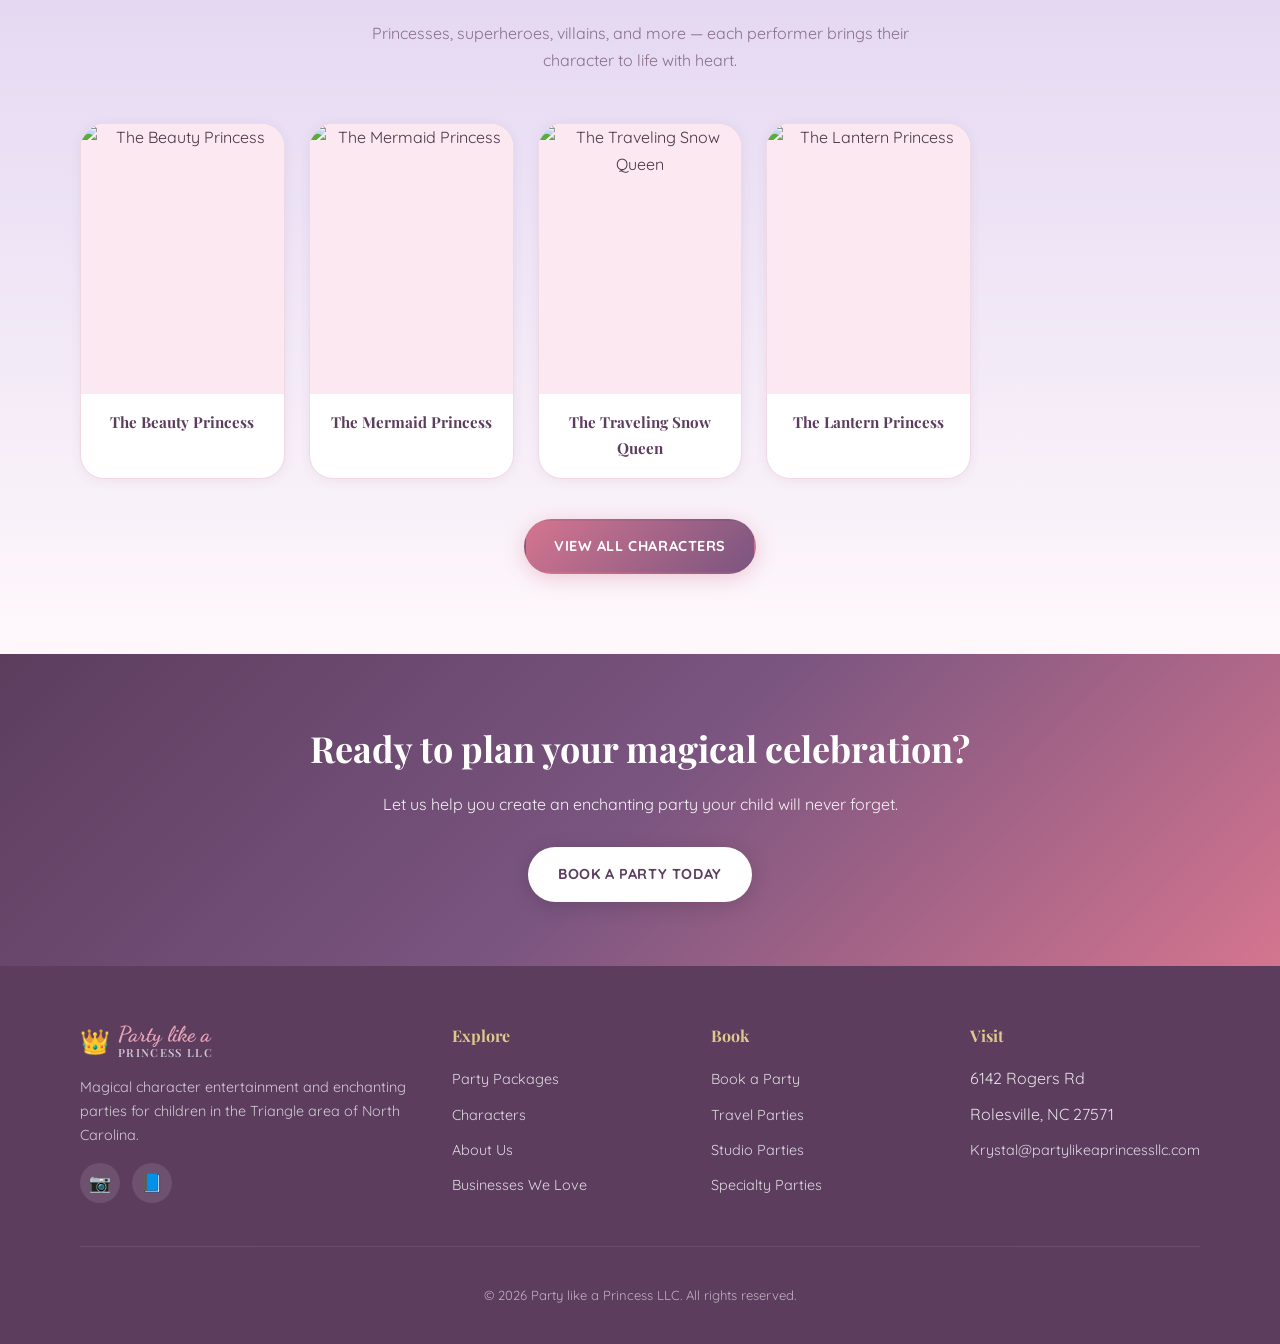
==== commit 832dc1f4: "push" ====
--- a/index.html
+++ b/index.html
@@ -51,10 +51,10 @@
       <div class="hero-bg" aria-hidden="true">
         <img
           class="hero-bg-image"
-          src="https://images.unsplash.com/photo-1530103862676-de8c9debad1d?auto=format&fit=crop&w=1800&q=80"
-          alt=""
+          src="images/princessbanner.jpg"
+          alt="Party like a Princess performers"
           width="1800"
-          height="1000">
+          height="600">
         <div class="hero-bg-overlay"></div>
       </div>
       <div class="container hero-inner">
--- a/css/styles.css
+++ b/css/styles.css
@@ -306,13 +306,14 @@
   width: 100%;
   height: 100%;
   object-fit: cover;
+  object-position: center 20%;
 }
 
 .hero-bg-overlay {
   position: absolute;
   inset: 0;
   background:
-    linear-gradient(135deg, rgba(92, 61, 94, 0.55) 0%, rgba(212, 117, 143, 0.35) 50%, rgba(252, 232, 240, 0.2) 100%);
+    linear-gradient(135deg, rgba(92, 61, 94, 0.45) 0%, rgba(212, 117, 143, 0.25) 50%, rgba(92, 61, 94, 0.35) 100%);
 }
 
 .hero-inner {
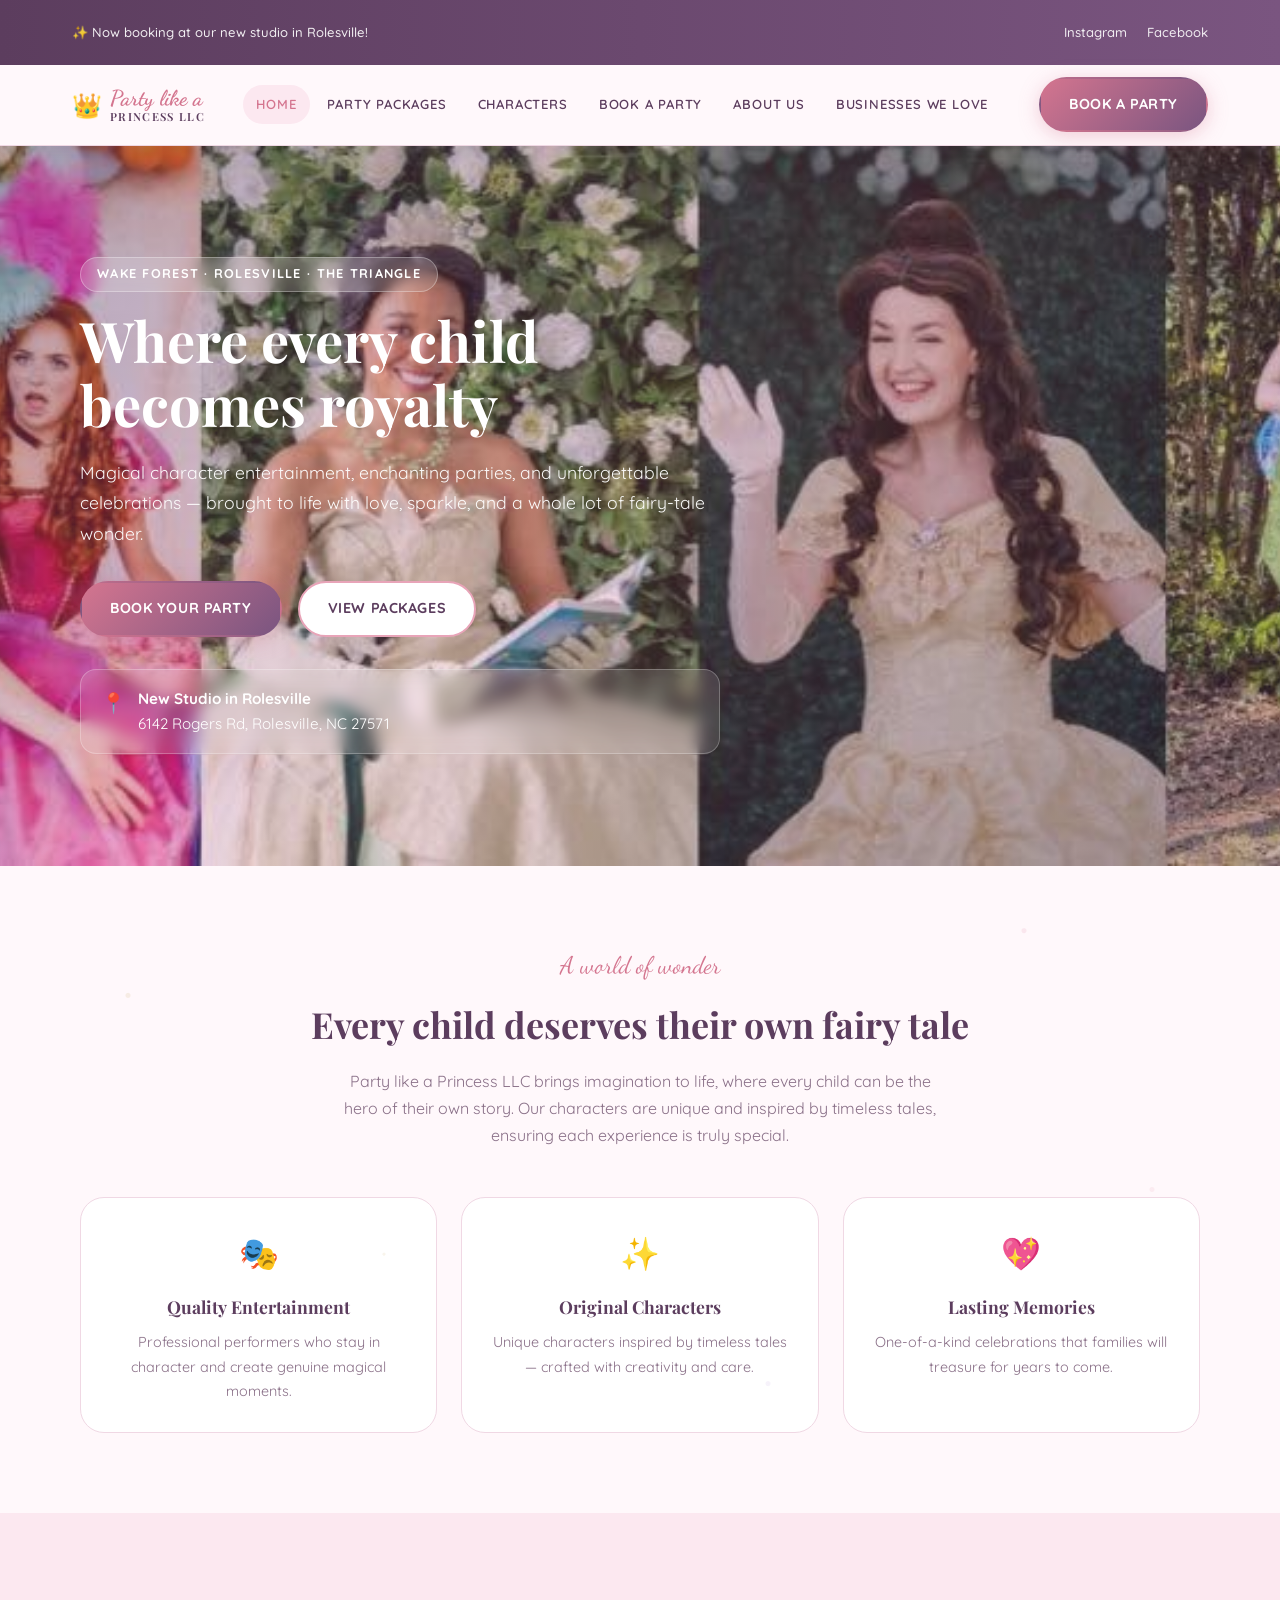
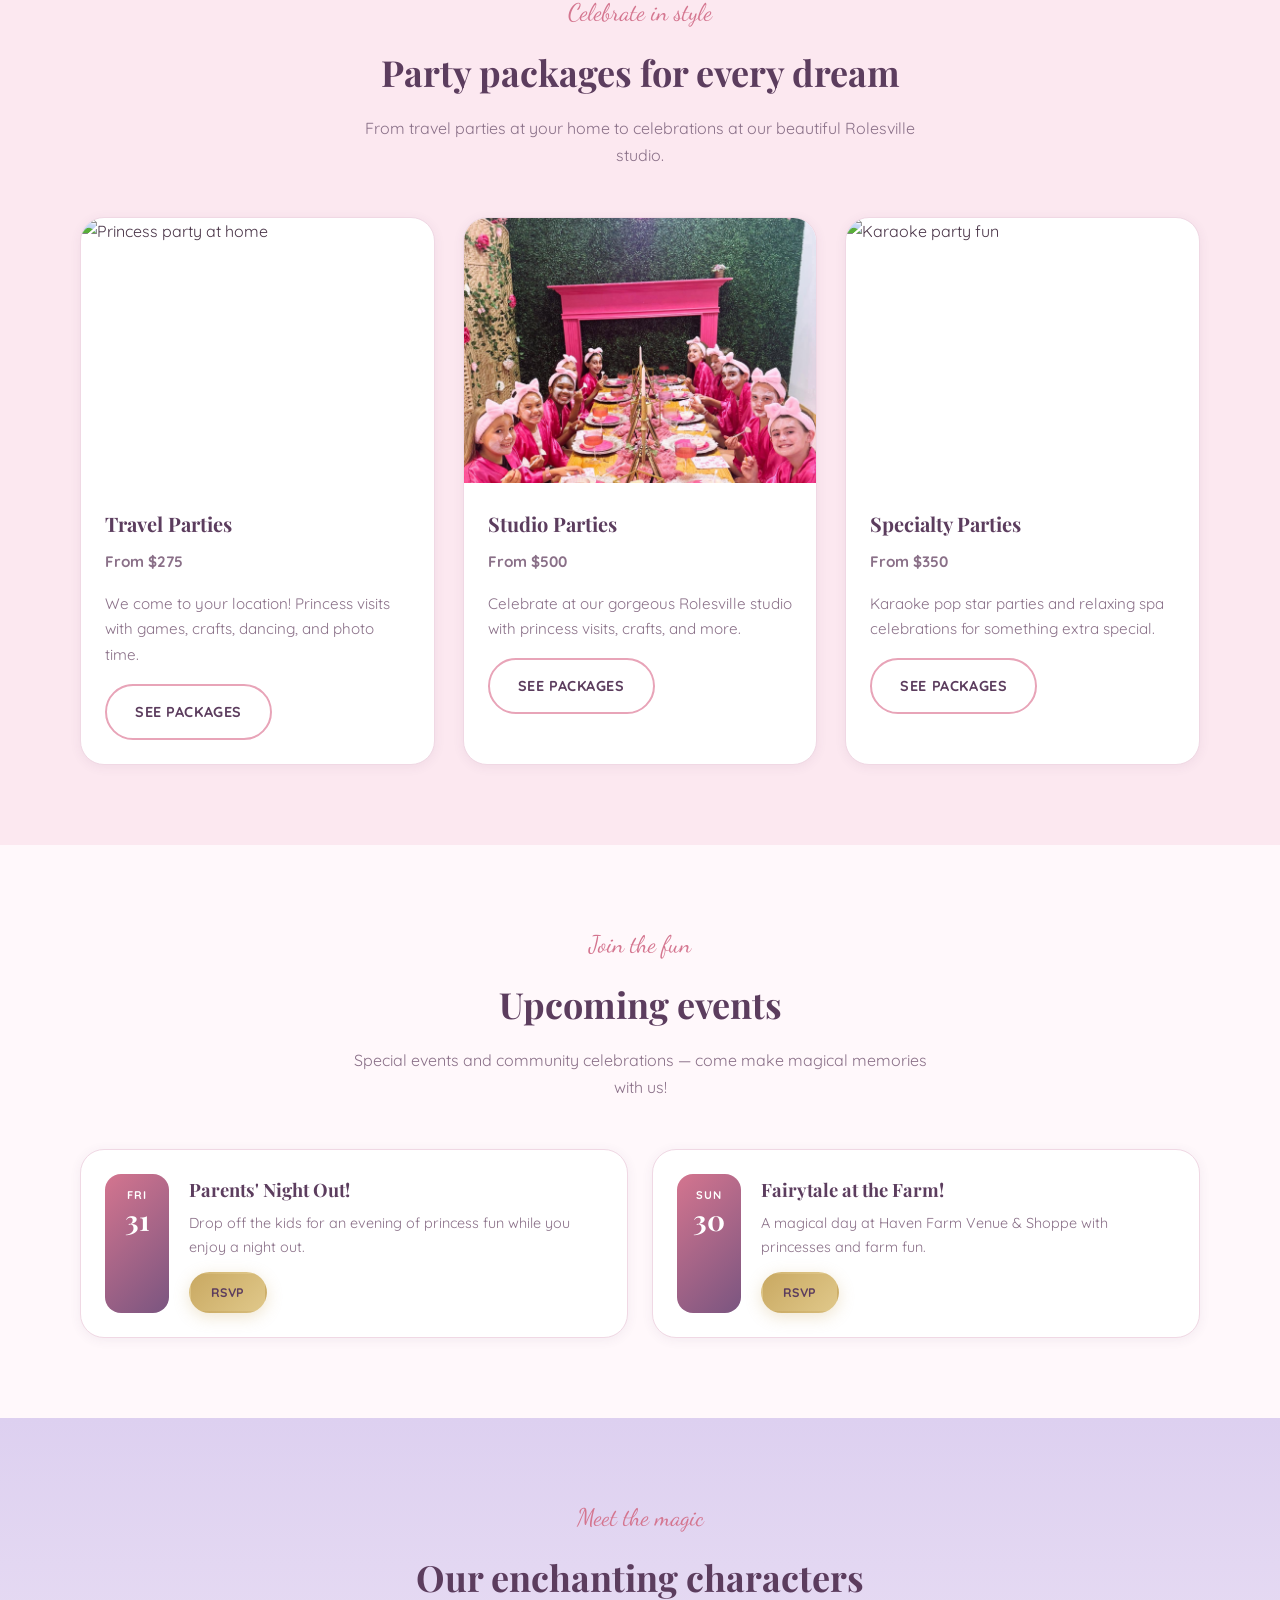
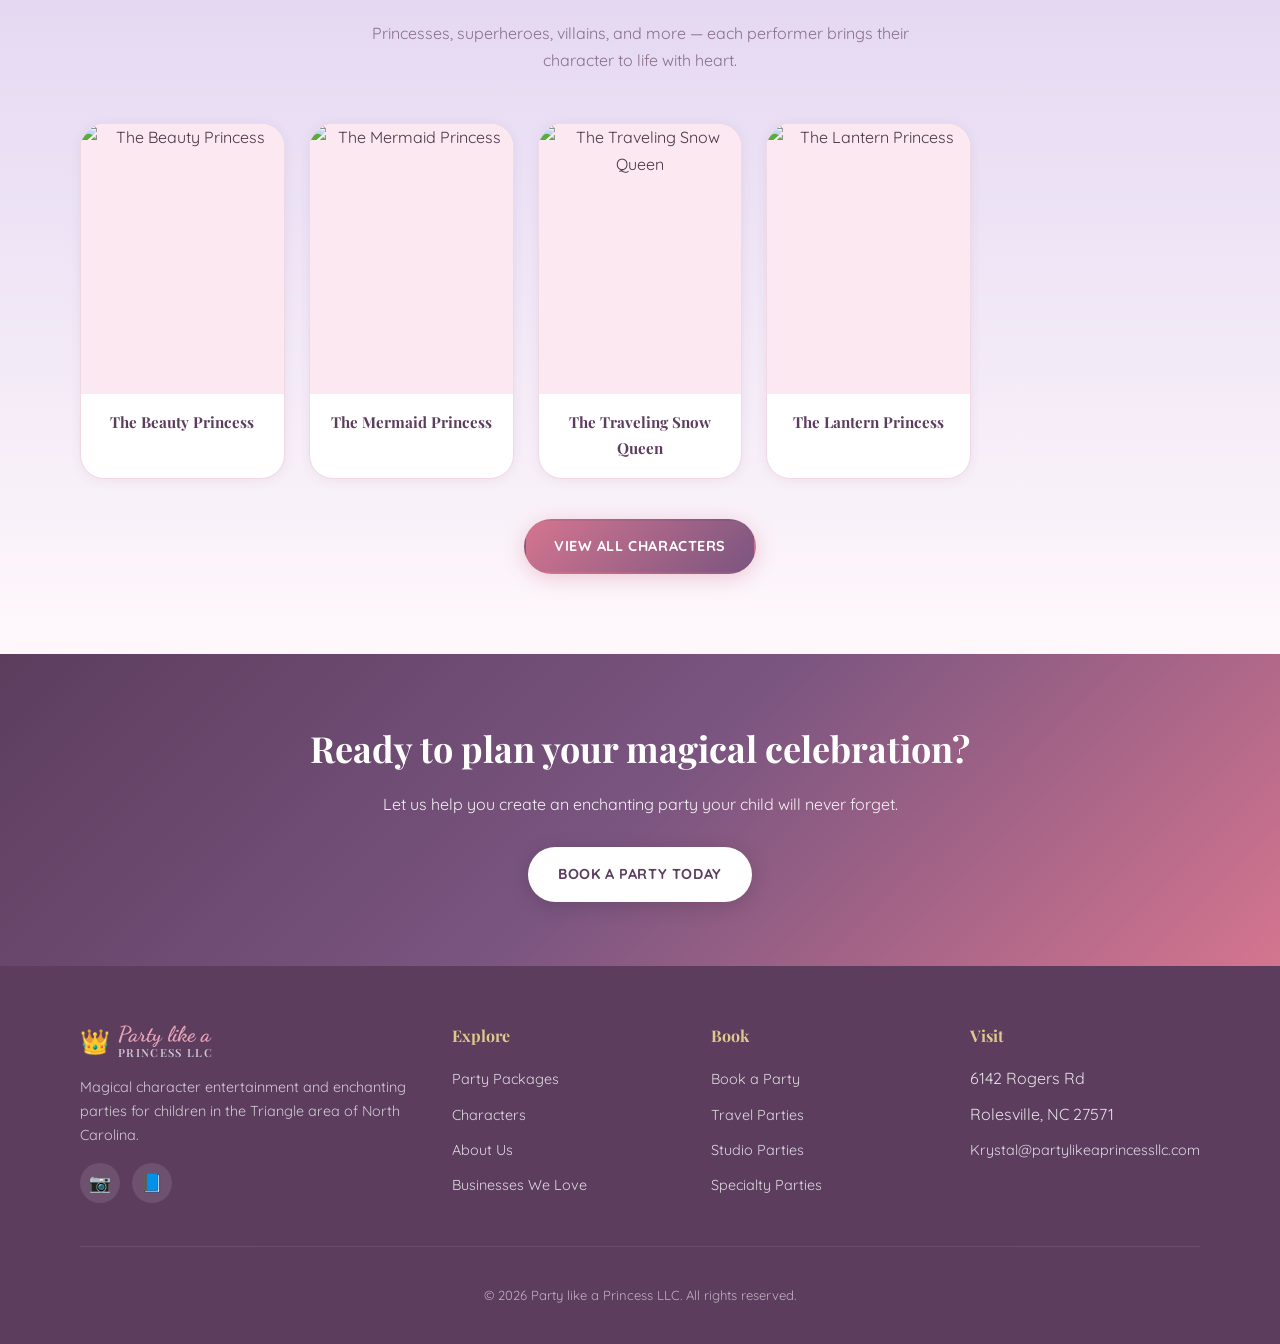
==== commit 2a01f03b: "pictures" ====
--- a/index.html
+++ b/index.html
@@ -138,8 +138,8 @@
           <article class="card">
             <div class="card-image">
               <img
-                src="https://images.unsplash.com/photo-1513885535751-8b1f1a8f0f6e?auto=format&fit=crop&w=600&q=80"
-                alt="Studio party celebration"
+                src="images/studio-parties.jpg"
+                alt="Studio spa party at Party like a Princess"
                 width="600"
                 height="450"
                 loading="lazy">
--- a/css/styles.css
+++ b/css/styles.css
@@ -1218,6 +1218,16 @@
   overflow: hidden;
 }
 
+.studio-gallery--single {
+  grid-template-columns: 1fr;
+}
+
+.studio-gallery--single img {
+  width: 100%;
+  aspect-ratio: 16 / 9;
+  object-fit: cover;
+}
+
 .studio-gallery img {
   width: 100%;
   aspect-ratio: 1;
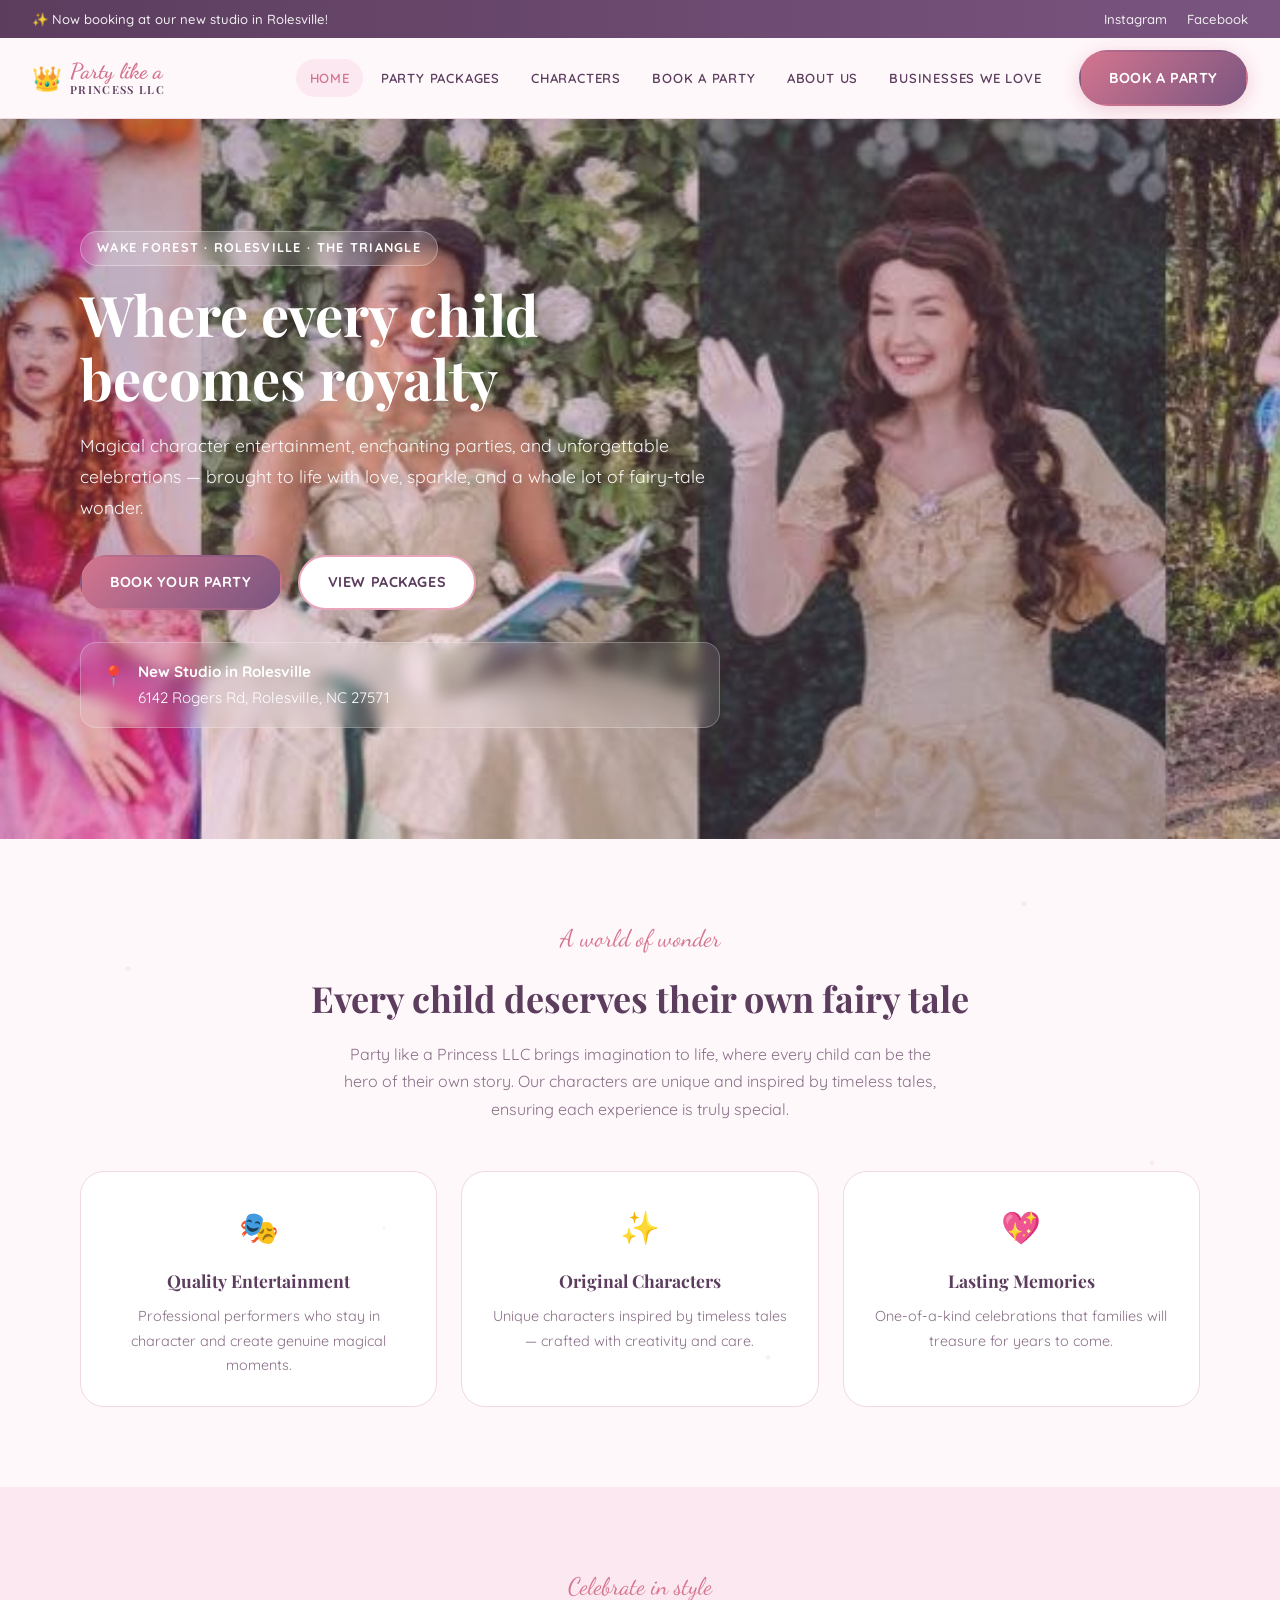
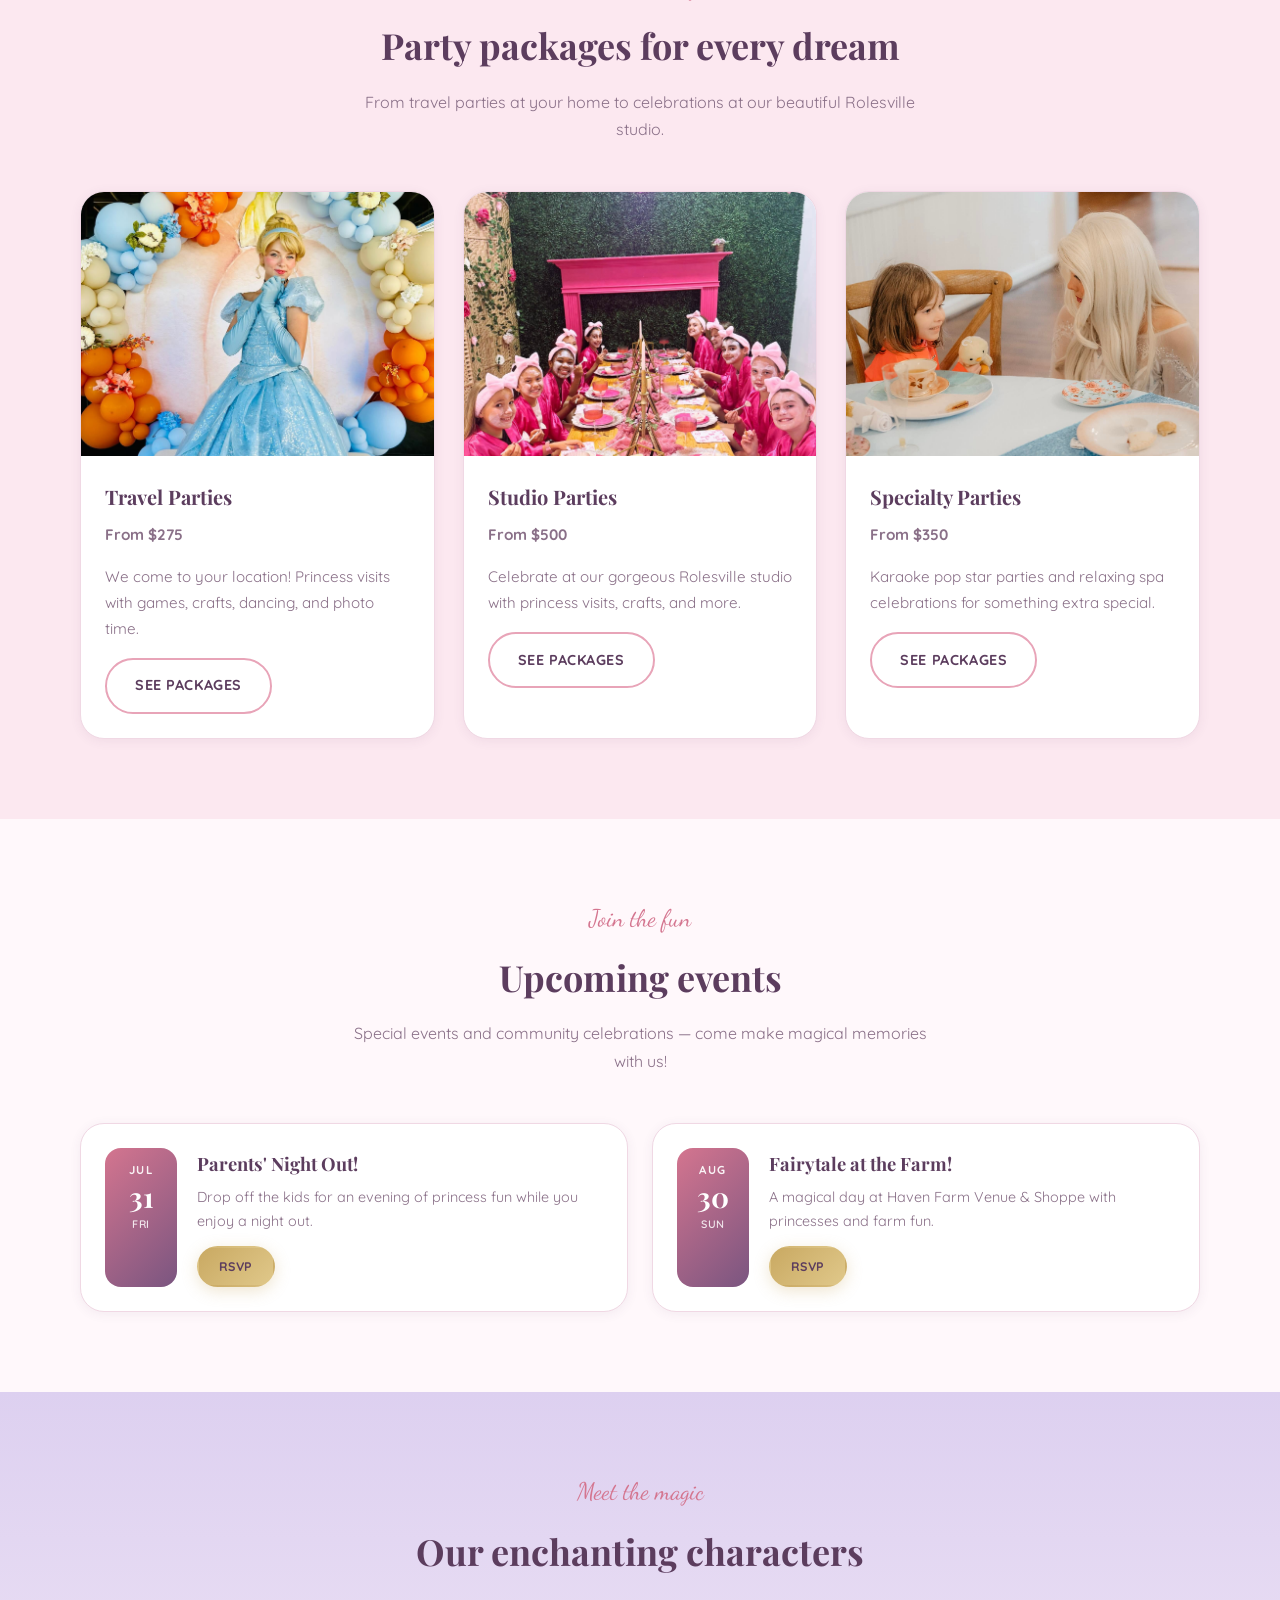
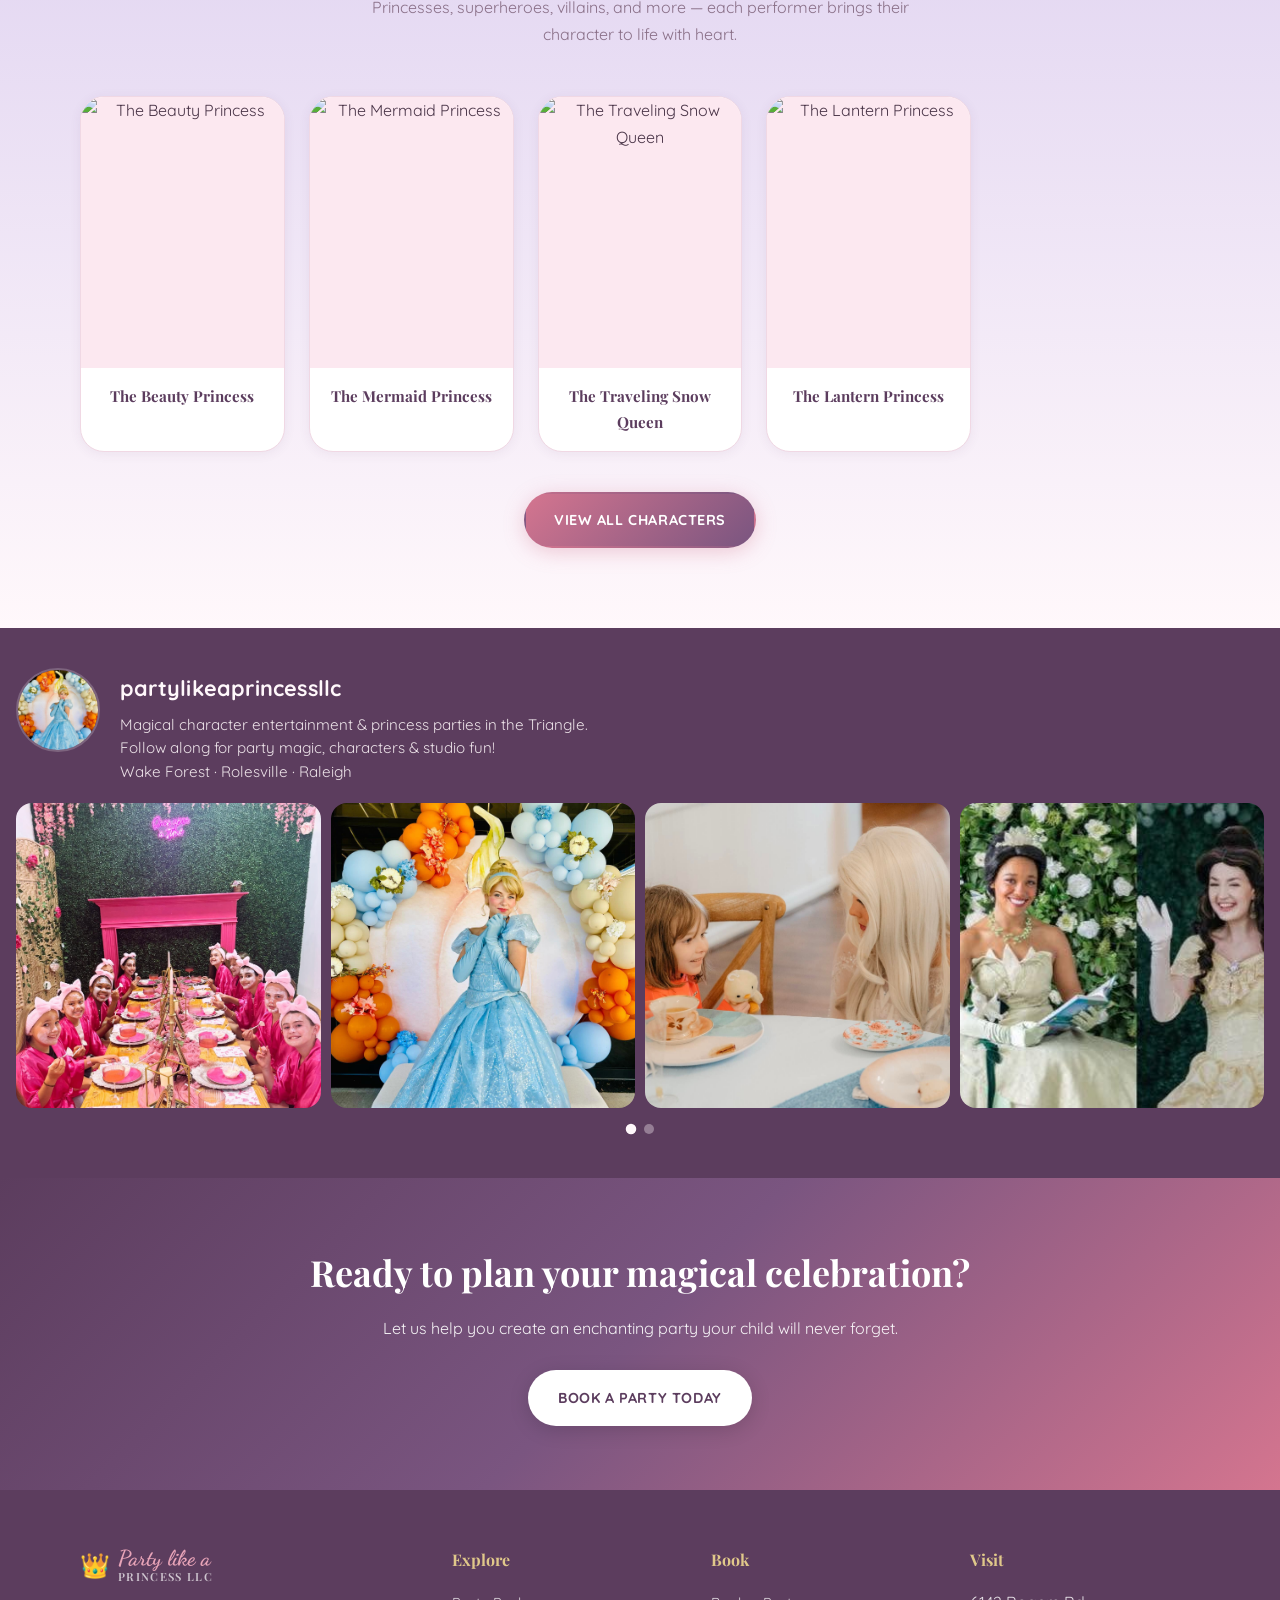
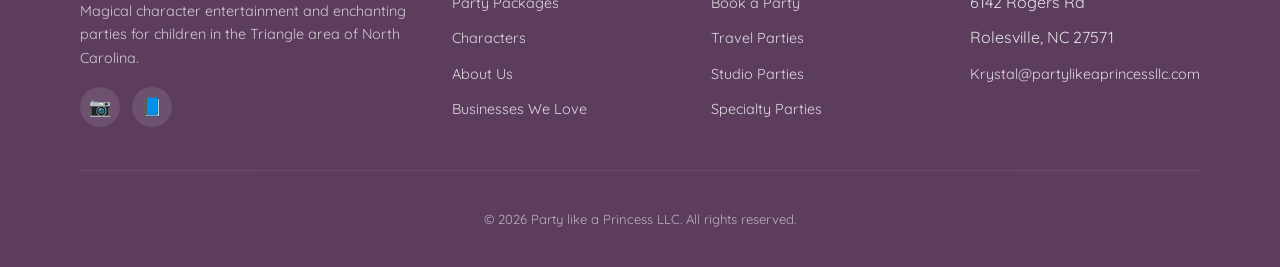
==== commit f123bb74: "insta feed" ====
--- a/index.html
+++ b/index.html
@@ -122,8 +122,8 @@
           <article class="card">
             <div class="card-image">
               <img
-                src="https://images.unsplash.com/photo-1464349095431-e9a21285b5f3?auto=format&fit=crop&w=600&q=80"
-                alt="Princess party at home"
+                src="images/travel-parties.jpg"
+                alt="Travel princess party with balloon arch"
                 width="600"
                 height="450"
                 loading="lazy">
@@ -154,8 +154,8 @@
           <article class="card">
             <div class="card-image">
               <img
-                src="https://images.unsplash.com/photo-1516450360452-9312f5e86fc7?auto=format&fit=crop&w=600&q=80"
-                alt="Karaoke party fun"
+                src="images/specialty-parties.jpg"
+                alt="Specialty tea party with princess character"
                 width="600"
                 height="450"
                 loading="lazy">
@@ -181,8 +181,9 @@
         <div class="events-grid">
           <article class="event-card">
             <div class="event-date">
-              <span class="event-date-month">Fri</span>
+              <span class="event-date-month">Jul</span>
               <span class="event-date-day">31</span>
+              <span class="event-date-weekday">Fri</span>
             </div>
             <div class="event-details">
               <h3>Parents' Night Out!</h3>
@@ -192,8 +193,9 @@
           </article>
           <article class="event-card">
             <div class="event-date">
-              <span class="event-date-month">Sun</span>
+              <span class="event-date-month">Aug</span>
               <span class="event-date-day">30</span>
+              <span class="event-date-weekday">Sun</span>
             </div>
             <div class="event-details">
               <h3>Fairytale at the Farm!</h3>
@@ -260,6 +262,85 @@
         </div>
         <div style="text-align: center; margin-top: 2.5rem;">
           <a class="btn btn-primary" href="characters.html">View All Characters</a>
+        </div>
+      </div>
+    </section>
+
+    <section class="section section-instagram" id="instagram">
+      <div class="container container--wide">
+        <div class="instagram-feed" id="instagram-feed">
+          <a
+            class="instagram-feed-header"
+            href="https://www.instagram.com/partylikeaprincessllc/"
+            target="_blank"
+            rel="noopener noreferrer">
+            <div class="instagram-feed-avatar-wrap">
+              <img
+                src="images/travel-parties.jpg"
+                alt=""
+                class="instagram-feed-avatar"
+                width="84"
+                height="84"
+                loading="lazy">
+              <span class="instagram-feed-avatar-hover" aria-hidden="true">
+                <svg viewBox="0 0 448 512" aria-hidden="true"><path fill="currentColor" d="M224.1 141c-63.6 0-114.9 51.3-114.9 114.9s51.3 114.9 114.9 114.9S339 319.5 339 255.9 287.7 141 224.1 141zm0 189.6c-41.1 0-74.7-33.5-74.7-74.7s33.5-74.7 74.7-74.7 74.7 33.5 74.7 74.7-33.6 74.7-74.7 74.7zm146.4-194.3c0 14.9-12 26.8-26.8 26.8-14.9 0-26.8-12-26.8-26.8s12-26.8 26.8-26.8 26.8 12 26.8 26.8zm76.1 27.2c-1.7-35.9-9.9-67.7-36.2-93.9-26.2-26.2-58-34.4-93.9-36.2-37-2.1-147.9-2.1-184.9 0-35.8 1.7-67.6 9.9-93.9 36.1s-34.4 58-36.2 93.9c-2.1 37-2.1 147.9 0 184.9 1.7 35.9 9.9 67.7 36.2 93.9s58 34.4 93.9 36.2c37 2.1 147.9 2.1 184.9 0 35.9-1.7 67.7-9.9 93.9-36.2 26.2-26.2 34.4-58 36.2-93.9 2.1-37 2.1-147.8 0-184.8zM398.8 388c-7.8 19.6-22.9 34.7-42.6 42.6-29.5 11.7-99.5 9-132.1 9s-102.7 2.6-132.1-9c-19.6-7.8-34.7-22.9-42.6-42.6-11.7-29.5-9-99.5-9-132.1s-2.6-102.7 9-132.1c7.8-19.6 22.9-34.7 42.6-42.6 29.5-11.7 99.5-9 132.1-9s102.7-2.6 132.1 9c19.6 7.8 34.7 22.9 42.6 42.6 11.7 29.5 9 99.5 9 132.1s2.7 102.7-9 132.1z"/></svg>
+              </span>
+            </div>
+            <div class="instagram-feed-header-text">
+              <div class="instagram-feed-title-row">
+                <h3>partylikeaprincessllc</h3>
+              </div>
+              <p class="instagram-feed-bio">
+                Magical character entertainment &amp; princess parties in the Triangle.<br>
+                Follow along for party magic, characters &amp; studio fun!<br>
+                Wake Forest · Rolesville · Raleigh
+              </p>
+            </div>
+          </a>
+
+          <div class="instagram-feed-carousel" role="region" aria-label="Instagram feed carousel">
+            <div class="instagram-feed-viewport">
+              <div class="instagram-feed-track">
+                <a class="instagram-feed-item" href="https://www.instagram.com/partylikeaprincessllc/" target="_blank" rel="noopener noreferrer" aria-label="View post on Instagram">
+                  <img src="images/studio-parties.jpg" alt="Studio spa party on Instagram" width="640" height="640" loading="lazy">
+                  <span class="instagram-feed-item-overlay" aria-hidden="true">
+                    <svg viewBox="0 0 448 512" aria-hidden="true"><path fill="currentColor" d="M224.1 141c-63.6 0-114.9 51.3-114.9 114.9s51.3 114.9 114.9 114.9S339 319.5 339 255.9 287.7 141 224.1 141zm0 189.6c-41.1 0-74.7-33.5-74.7-74.7s33.5-74.7 74.7-74.7 74.7 33.5 74.7 74.7-33.6 74.7-74.7 74.7zm146.4-194.3c0 14.9-12 26.8-26.8 26.8-14.9 0-26.8-12-26.8-26.8s12-26.8 26.8-26.8 26.8 12 26.8 26.8zm76.1 27.2c-1.7-35.9-9.9-67.7-36.2-93.9-26.2-26.2-58-34.4-93.9-36.2-37-2.1-147.9-2.1-184.9 0-35.8 1.7-67.6 9.9-93.9 36.1s-34.4 58-36.2 93.9c-2.1 37-2.1 147.9 0 184.9 1.7 35.9 9.9 67.7 36.2 93.9s58 34.4 93.9 36.2c37 2.1 147.9 2.1 184.9 0 35.9-1.7 67.7-9.9 93.9-36.2 26.2-26.2 34.4-58 36.2-93.9 2.1-37 2.1-147.8 0-184.8zM398.8 388c-7.8 19.6-22.9 34.7-42.6 42.6-29.5 11.7-99.5 9-132.1 9s-102.7 2.6-132.1-9c-19.6-7.8-34.7-22.9-42.6-42.6-11.7-29.5-9-99.5-9-132.1s-2.6-102.7 9-132.1c7.8-19.6 22.9-34.7 42.6-42.6 29.5-11.7 99.5-9 132.1-9s102.7-2.6 132.1 9c19.6 7.8 34.7 22.9 42.6 42.6 11.7 29.5 9 99.5 9 132.1s2.7 102.7-9 132.1z"/></svg>
+                  </span>
+                </a>
+                <a class="instagram-feed-item" href="https://www.instagram.com/partylikeaprincessllc/" target="_blank" rel="noopener noreferrer" aria-label="View post on Instagram">
+                  <img src="images/travel-parties.jpg" alt="Travel princess party on Instagram" width="640" height="640" loading="lazy">
+                  <span class="instagram-feed-item-overlay" aria-hidden="true">
+                    <svg viewBox="0 0 448 512" aria-hidden="true"><path fill="currentColor" d="M224.1 141c-63.6 0-114.9 51.3-114.9 114.9s51.3 114.9 114.9 114.9S339 319.5 339 255.9 287.7 141 224.1 141zm0 189.6c-41.1 0-74.7-33.5-74.7-74.7s33.5-74.7 74.7-74.7 74.7 33.5 74.7 74.7-33.6 74.7-74.7 74.7zm146.4-194.3c0 14.9-12 26.8-26.8 26.8-14.9 0-26.8-12-26.8-26.8s12-26.8 26.8-26.8 26.8 12 26.8 26.8zm76.1 27.2c-1.7-35.9-9.9-67.7-36.2-93.9-26.2-26.2-58-34.4-93.9-36.2-37-2.1-147.9-2.1-184.9 0-35.8 1.7-67.6 9.9-93.9 36.1s-34.4 58-36.2 93.9c-2.1 37-2.1 147.9 0 184.9 1.7 35.9 9.9 67.7 36.2 93.9s58 34.4 93.9 36.2c37 2.1 147.9 2.1 184.9 0 35.9-1.7 67.7-9.9 93.9-36.2 26.2-26.2 34.4-58 36.2-93.9 2.1-37 2.1-147.8 0-184.8zM398.8 388c-7.8 19.6-22.9 34.7-42.6 42.6-29.5 11.7-99.5 9-132.1 9s-102.7 2.6-132.1-9c-19.6-7.8-34.7-22.9-42.6-42.6-11.7-29.5-9-99.5-9-132.1s-2.6-102.7 9-132.1c7.8-19.6 22.9-34.7 42.6-42.6 29.5-11.7 99.5-9 132.1-9s102.7-2.6 132.1 9c19.6 7.8 34.7 22.9 42.6 42.6 11.7 29.5 9 99.5 9 132.1s2.7 102.7-9 132.1z"/></svg>
+                  </span>
+                </a>
+                <a class="instagram-feed-item" href="https://www.instagram.com/partylikeaprincessllc/" target="_blank" rel="noopener noreferrer" aria-label="View post on Instagram">
+                  <img src="images/specialty-parties.jpg" alt="Specialty tea party on Instagram" width="640" height="640" loading="lazy">
+                  <span class="instagram-feed-item-overlay" aria-hidden="true">
+                    <svg viewBox="0 0 448 512" aria-hidden="true"><path fill="currentColor" d="M224.1 141c-63.6 0-114.9 51.3-114.9 114.9s51.3 114.9 114.9 114.9S339 319.5 339 255.9 287.7 141 224.1 141zm0 189.6c-41.1 0-74.7-33.5-74.7-74.7s33.5-74.7 74.7-74.7 74.7 33.5 74.7 74.7-33.6 74.7-74.7 74.7zm146.4-194.3c0 14.9-12 26.8-26.8 26.8-14.9 0-26.8-12-26.8-26.8s12-26.8 26.8-26.8 26.8 12 26.8 26.8zm76.1 27.2c-1.7-35.9-9.9-67.7-36.2-93.9-26.2-26.2-58-34.4-93.9-36.2-37-2.1-147.9-2.1-184.9 0-35.8 1.7-67.6 9.9-93.9 36.1s-34.4 58-36.2 93.9c-2.1 37-2.1 147.9 0 184.9 1.7 35.9 9.9 67.7 36.2 93.9s58 34.4 93.9 36.2c37 2.1 147.9 2.1 184.9 0 35.9-1.7 67.7-9.9 93.9-36.2 26.2-26.2 34.4-58 36.2-93.9 2.1-37 2.1-147.8 0-184.8zM398.8 388c-7.8 19.6-22.9 34.7-42.6 42.6-29.5 11.7-99.5 9-132.1 9s-102.7 2.6-132.1-9c-19.6-7.8-34.7-22.9-42.6-42.6-11.7-29.5-9-99.5-9-132.1s-2.6-102.7 9-132.1c7.8-19.6 22.9-34.7 42.6-42.6 29.5-11.7 99.5-9 132.1-9s102.7-2.6 132.1 9c19.6 7.8 34.7 22.9 42.6 42.6 11.7 29.5 9 99.5 9 132.1s2.7 102.7-9 132.1z"/></svg>
+                  </span>
+                </a>
+                <a class="instagram-feed-item" href="https://www.instagram.com/partylikeaprincessllc/" target="_blank" rel="noopener noreferrer" aria-label="View post on Instagram">
+                  <img src="images/princessbanner.jpg" alt="Party like a Princess performers on Instagram" width="640" height="640" loading="lazy">
+                  <span class="instagram-feed-item-overlay" aria-hidden="true">
+                    <svg viewBox="0 0 448 512" aria-hidden="true"><path fill="currentColor" d="M224.1 141c-63.6 0-114.9 51.3-114.9 114.9s51.3 114.9 114.9 114.9S339 319.5 339 255.9 287.7 141 224.1 141zm0 189.6c-41.1 0-74.7-33.5-74.7-74.7s33.5-74.7 74.7-74.7 74.7 33.5 74.7 74.7-33.6 74.7-74.7 74.7zm146.4-194.3c0 14.9-12 26.8-26.8 26.8-14.9 0-26.8-12-26.8-26.8s12-26.8 26.8-26.8 26.8 12 26.8 26.8zm76.1 27.2c-1.7-35.9-9.9-67.7-36.2-93.9-26.2-26.2-58-34.4-93.9-36.2-37-2.1-147.9-2.1-184.9 0-35.8 1.7-67.6 9.9-93.9 36.1s-34.4 58-36.2 93.9c-2.1 37-2.1 147.9 0 184.9 1.7 35.9 9.9 67.7 36.2 93.9s58 34.4 93.9 36.2c37 2.1 147.9 2.1 184.9 0 35.9-1.7 67.7-9.9 93.9-36.2 26.2-26.2 34.4-58 36.2-93.9 2.1-37 2.1-147.8 0-184.8zM398.8 388c-7.8 19.6-22.9 34.7-42.6 42.6-29.5 11.7-99.5 9-132.1 9s-102.7 2.6-132.1-9c-19.6-7.8-34.7-22.9-42.6-42.6-11.7-29.5-9-99.5-9-132.1s-2.6-102.7 9-132.1c7.8-19.6 22.9-34.7 42.6-42.6 29.5-11.7 99.5-9 132.1-9s102.7-2.6 132.1 9c19.6 7.8 34.7 22.9 42.6 42.6 11.7 29.5 9 99.5 9 132.1s2.7 102.7-9 132.1z"/></svg>
+                  </span>
+                </a>
+                <a class="instagram-feed-item" href="https://www.instagram.com/partylikeaprincessllc/" target="_blank" rel="noopener noreferrer" aria-label="View post on Instagram">
+                  <img src="https://static.wixstatic.com/media/9bccdc_eef30c5253a441a6ac65ab80cb38b5b2~mv2.jpg" alt="The Beauty Princess on Instagram" width="640" height="640" loading="lazy">
+                  <span class="instagram-feed-item-overlay" aria-hidden="true">
+                    <svg viewBox="0 0 448 512" aria-hidden="true"><path fill="currentColor" d="M224.1 141c-63.6 0-114.9 51.3-114.9 114.9s51.3 114.9 114.9 114.9S339 319.5 339 255.9 287.7 141 224.1 141zm0 189.6c-41.1 0-74.7-33.5-74.7-74.7s33.5-74.7 74.7-74.7 74.7 33.5 74.7 74.7-33.6 74.7-74.7 74.7zm146.4-194.3c0 14.9-12 26.8-26.8 26.8-14.9 0-26.8-12-26.8-26.8s12-26.8 26.8-26.8 26.8 12 26.8 26.8zm76.1 27.2c-1.7-35.9-9.9-67.7-36.2-93.9-26.2-26.2-58-34.4-93.9-36.2-37-2.1-147.9-2.1-184.9 0-35.8 1.7-67.6 9.9-93.9 36.1s-34.4 58-36.2 93.9c-2.1 37-2.1 147.9 0 184.9 1.7 35.9 9.9 67.7 36.2 93.9s58 34.4 93.9 36.2c37 2.1 147.9 2.1 184.9 0 35.9-1.7 67.7-9.9 93.9-36.2 26.2-26.2 34.4-58 36.2-93.9 2.1-37 2.1-147.8 0-184.8zM398.8 388c-7.8 19.6-22.9 34.7-42.6 42.6-29.5 11.7-99.5 9-132.1 9s-102.7 2.6-132.1-9c-19.6-7.8-34.7-22.9-42.6-42.6-11.7-29.5-9-99.5-9-132.1s-2.6-102.7 9-132.1c7.8-19.6 22.9-34.7 42.6-42.6 29.5-11.7 99.5-9 132.1-9s102.7-2.6 132.1 9c19.6 7.8 34.7 22.9 42.6 42.6 11.7 29.5 9 99.5 9 132.1s2.7 102.7-9 132.1z"/></svg>
+                  </span>
+                </a>
+                <a class="instagram-feed-item" href="https://www.instagram.com/partylikeaprincessllc/" target="_blank" rel="noopener noreferrer" aria-label="View post on Instagram">
+                  <img src="https://static.wixstatic.com/media/9bccdc_708eb98876a041afb51d9f55fc2605a8~mv2.jpg" alt="The Mermaid Princess on Instagram" width="640" height="640" loading="lazy">
+                  <span class="instagram-feed-item-overlay" aria-hidden="true">
+                    <svg viewBox="0 0 448 512" aria-hidden="true"><path fill="currentColor" d="M224.1 141c-63.6 0-114.9 51.3-114.9 114.9s51.3 114.9 114.9 114.9S339 319.5 339 255.9 287.7 141 224.1 141zm0 189.6c-41.1 0-74.7-33.5-74.7-74.7s33.5-74.7 74.7-74.7 74.7 33.5 74.7 74.7-33.6 74.7-74.7 74.7zm146.4-194.3c0 14.9-12 26.8-26.8 26.8-14.9 0-26.8-12-26.8-26.8s12-26.8 26.8-26.8 26.8 12 26.8 26.8zm76.1 27.2c-1.7-35.9-9.9-67.7-36.2-93.9-26.2-26.2-58-34.4-93.9-36.2-37-2.1-147.9-2.1-184.9 0-35.8 1.7-67.6 9.9-93.9 36.1s-34.4 58-36.2 93.9c-2.1 37-2.1 147.9 0 184.9 1.7 35.9 9.9 67.7 36.2 93.9s58 34.4 93.9 36.2c37 2.1 147.9 2.1 184.9 0 35.9-1.7 67.7-9.9 93.9-36.2 26.2-26.2 34.4-58 36.2-93.9 2.1-37 2.1-147.8 0-184.8zM398.8 388c-7.8 19.6-22.9 34.7-42.6 42.6-29.5 11.7-99.5 9-132.1 9s-102.7 2.6-132.1-9c-19.6-7.8-34.7-22.9-42.6-42.6-11.7-29.5-9-99.5-9-132.1s-2.6-102.7 9-132.1c7.8-19.6 22.9-34.7 42.6-42.6 29.5-11.7 99.5-9 132.1-9s102.7-2.6 132.1 9c19.6 7.8 34.7 22.9 42.6 42.6 11.7 29.5 9 99.5 9 132.1s2.7 102.7-9 132.1z"/></svg>
+                  </span>
+                </a>
+              </div>
+            </div>
+            <div class="instagram-feed-dots" aria-label="Carousel pagination"></div>
+          </div>
         </div>
       </div>
     </section>
@@ -324,5 +405,6 @@
   </footer>
 
   <script src="js/main.js"></script>
+  <script src="js/instagram-feed.js"></script>
 </body>
 </html>
--- a/css/styles.css
+++ b/css/styles.css
@@ -113,9 +113,13 @@
   justify-content: space-between;
   align-items: center;
   gap: 1rem;
-  max-width: 1200px;
-  margin-inline: auto;
+  width: 100%;
   padding: 0.5rem clamp(1rem, 3vw, 2rem);
+}
+
+.utility-bar-inner p {
+  margin: 0;
+  text-align: left;
 }
 
 .utility-bar-links {
@@ -134,10 +138,9 @@
 .nav {
   display: flex;
   align-items: center;
-  justify-content: space-between;
+  justify-content: flex-start;
   gap: 1.5rem;
-  max-width: 1200px;
-  margin-inline: auto;
+  width: 100%;
   padding: 0.75rem clamp(1rem, 3vw, 2rem);
   min-height: var(--nav-height);
 }
@@ -148,6 +151,7 @@
   gap: 0.5rem;
   color: var(--color-plum);
   flex-shrink: 0;
+  margin-right: auto;
 }
 
 .nav-logo:hover {
@@ -728,7 +732,7 @@
 
 .event-date {
   flex-shrink: 0;
-  width: 64px;
+  width: 72px;
   text-align: center;
   padding: 0.75rem 0.5rem;
   background: linear-gradient(135deg, var(--color-rose), var(--color-plum-light));
@@ -738,10 +742,11 @@
 
 .event-date-month {
   display: block;
-  font-size: 0.7rem;
+  font-size: 0.72rem;
   font-weight: 700;
-  letter-spacing: 0.1em;
+  letter-spacing: 0.12em;
   text-transform: uppercase;
+  opacity: 0.92;
 }
 
 .event-date-day {
@@ -750,6 +755,16 @@
   font-size: 1.75rem;
   font-weight: 700;
   line-height: 1.1;
+  margin: 0.15rem 0;
+}
+
+.event-date-weekday {
+  display: block;
+  font-size: 0.68rem;
+  font-weight: 600;
+  letter-spacing: 0.08em;
+  text-transform: uppercase;
+  opacity: 0.85;
 }
 
 .event-details h3 {
@@ -1232,6 +1247,175 @@
   width: 100%;
   aspect-ratio: 1;
   object-fit: cover;
+}
+
+/* Instagram feed widget */
+.section-instagram {
+  background: var(--color-plum);
+  padding-top: 2.5rem;
+  padding-bottom: 2.75rem;
+  color: var(--color-cream);
+}
+
+.instagram-feed {
+  width: 100%;
+}
+
+.instagram-feed-header {
+  display: flex;
+  align-items: flex-start;
+  gap: 1.25rem;
+  margin-bottom: 1.25rem;
+  text-decoration: none;
+  color: inherit;
+}
+
+.instagram-feed-header:hover .instagram-feed-avatar-hover {
+  opacity: 1;
+}
+
+.instagram-feed-avatar-wrap {
+  position: relative;
+  flex-shrink: 0;
+  width: 84px;
+  height: 84px;
+}
+
+.instagram-feed-avatar {
+  width: 84px;
+  height: 84px;
+  border-radius: 50%;
+  object-fit: cover;
+  display: block;
+  border: 2px solid rgba(255, 255, 255, 0.2);
+}
+
+.instagram-feed-avatar-hover {
+  position: absolute;
+  inset: 0;
+  display: flex;
+  align-items: center;
+  justify-content: center;
+  border-radius: 50%;
+  background: rgba(92, 61, 94, 0.55);
+  color: var(--color-white);
+  opacity: 0;
+  transition: opacity var(--transition);
+}
+
+.instagram-feed-avatar-hover svg {
+  width: 1.75rem;
+  height: 1.75rem;
+}
+
+.instagram-feed-header-text {
+  min-width: 0;
+  padding-top: 0.15rem;
+}
+
+.instagram-feed-title-row h3 {
+  margin: 0 0 0.35rem;
+  font-family: var(--font-body);
+  font-size: 1.35rem;
+  font-weight: 700;
+  color: var(--color-cream);
+  letter-spacing: 0.01em;
+}
+
+.instagram-feed-bio {
+  margin: 0;
+  font-size: 0.95rem;
+  line-height: 1.55;
+  color: rgba(255, 248, 251, 0.88);
+}
+
+.instagram-feed-carousel {
+  margin-top: 0.25rem;
+}
+
+.instagram-feed-viewport {
+  overflow: hidden;
+}
+
+.instagram-feed-track {
+  display: flex;
+  gap: 10px;
+  transition: transform 0.35s ease;
+  will-change: transform;
+}
+
+.instagram-feed-item {
+  position: relative;
+  flex: 0 0 auto;
+  aspect-ratio: 1;
+  overflow: hidden;
+  background: var(--color-blush-deep);
+  text-decoration: none;
+  border-radius: var(--radius);
+}
+
+.instagram-feed-item img {
+  width: 100%;
+  height: 100%;
+  object-fit: cover;
+  display: block;
+  transition: transform 0.35s ease;
+}
+
+.instagram-feed-item-overlay {
+  position: absolute;
+  inset: 0;
+  display: flex;
+  align-items: center;
+  justify-content: center;
+  background: rgba(92, 61, 94, 0.82);
+  color: var(--color-white);
+  opacity: 0;
+  transition: opacity var(--transition);
+}
+
+.instagram-feed-item-overlay svg {
+  width: 1.75rem;
+  height: 1.75rem;
+}
+
+.instagram-feed-item:hover img,
+.instagram-feed-item:focus-visible img {
+  transform: scale(1.04);
+}
+
+.instagram-feed-item:hover .instagram-feed-item-overlay,
+.instagram-feed-item:focus-visible .instagram-feed-item-overlay {
+  opacity: 1;
+}
+
+.instagram-feed-dots {
+  display: flex;
+  justify-content: center;
+  gap: 0.45rem;
+  margin-top: 1rem;
+  padding: 0;
+}
+
+.instagram-feed-dot {
+  width: 10px;
+  height: 10px;
+  padding: 0;
+  border: 0;
+  border-radius: 50%;
+  background: rgba(255, 248, 251, 0.35);
+  cursor: pointer;
+  transition: background var(--transition), transform var(--transition);
+}
+
+.instagram-feed-dot.is-active {
+  background: var(--color-cream);
+  transform: scale(1.05);
+}
+
+.instagram-feed-dot:focus-visible {
+  outline: 2px solid var(--color-gold);
+  outline-offset: 2px;
 }
 
 /* Responsive */
@@ -1307,14 +1491,18 @@
   .event-date {
     width: auto;
     display: inline-flex;
-    gap: 0.5rem;
+    flex-direction: column;
+    gap: 0.1rem;
     align-items: center;
     margin-inline: auto;
   }
 
-  .event-date-month,
   .event-date-day {
-    display: inline;
-    font-size: 0.9rem;
+    font-size: 1.5rem;
   }
-}
+
+  .instagram-feed-header {
+    flex-direction: column;
+    align-items: flex-start;
+  }
+}
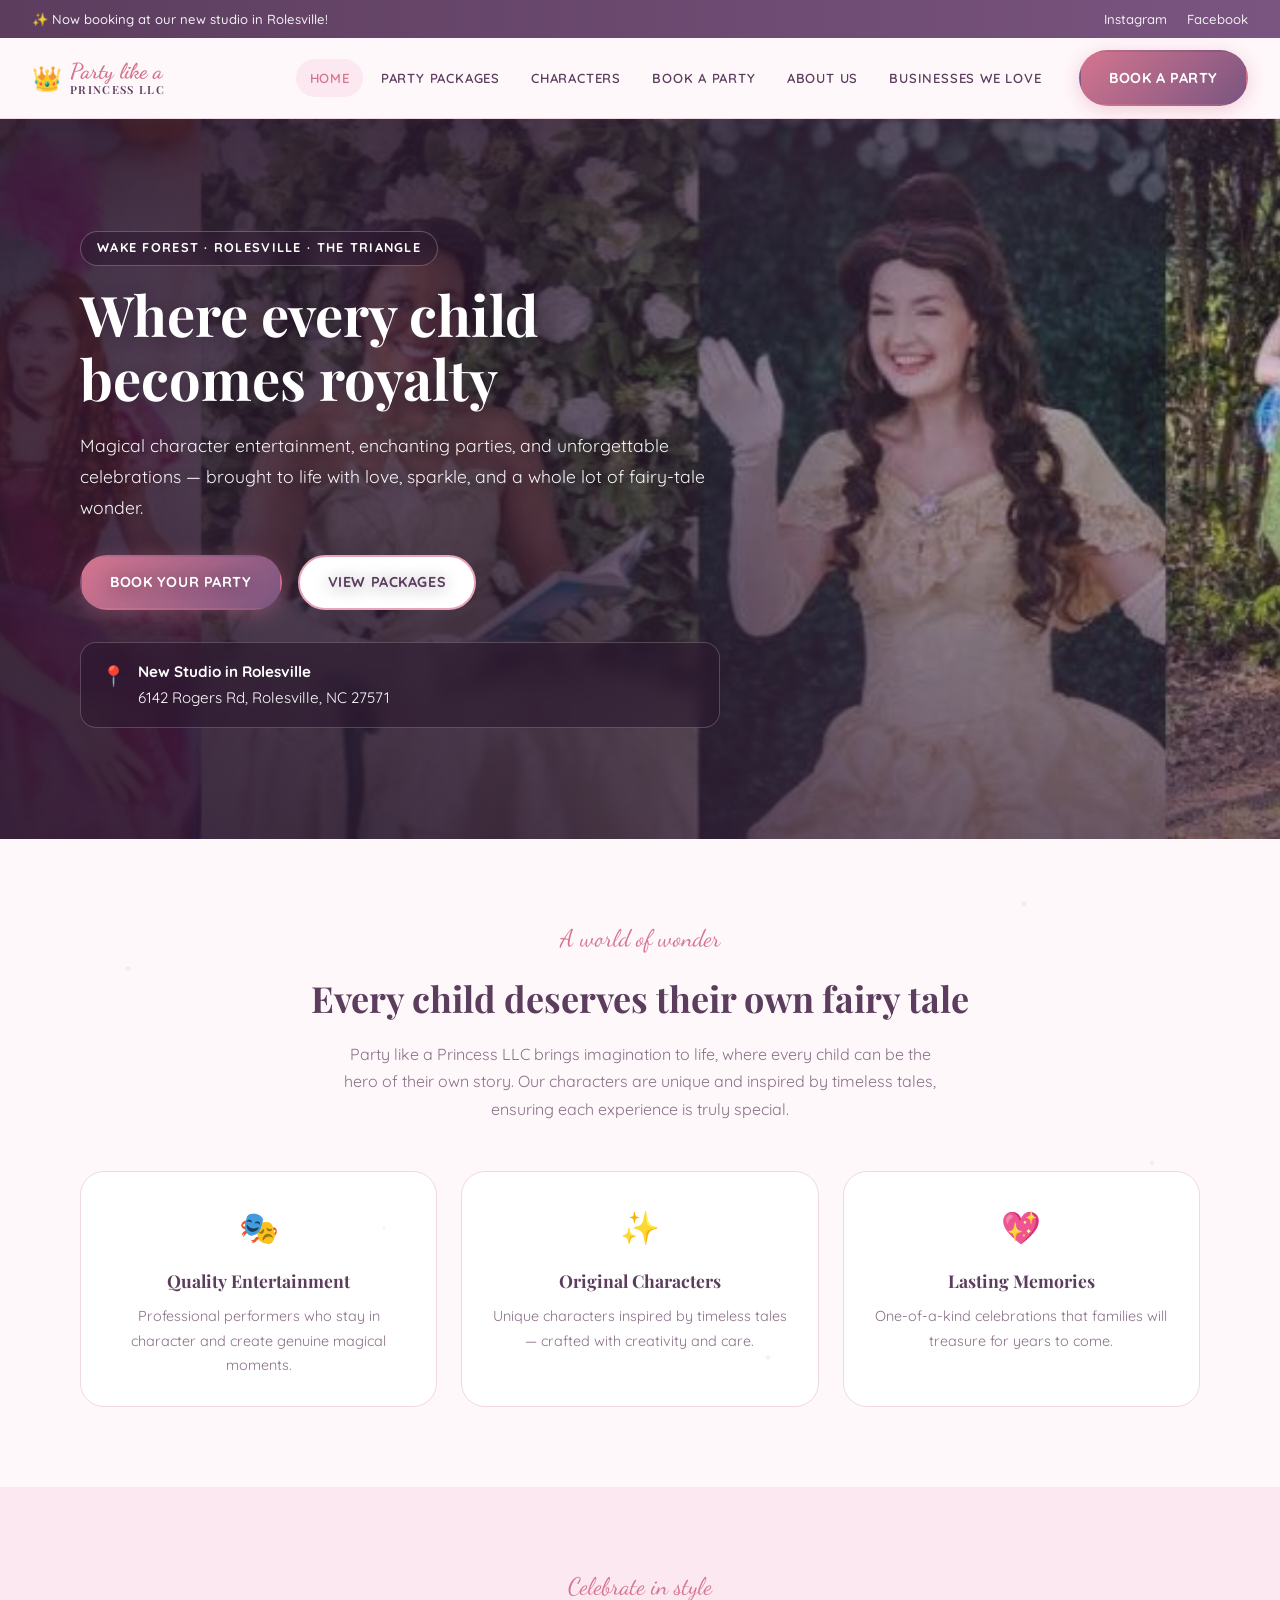
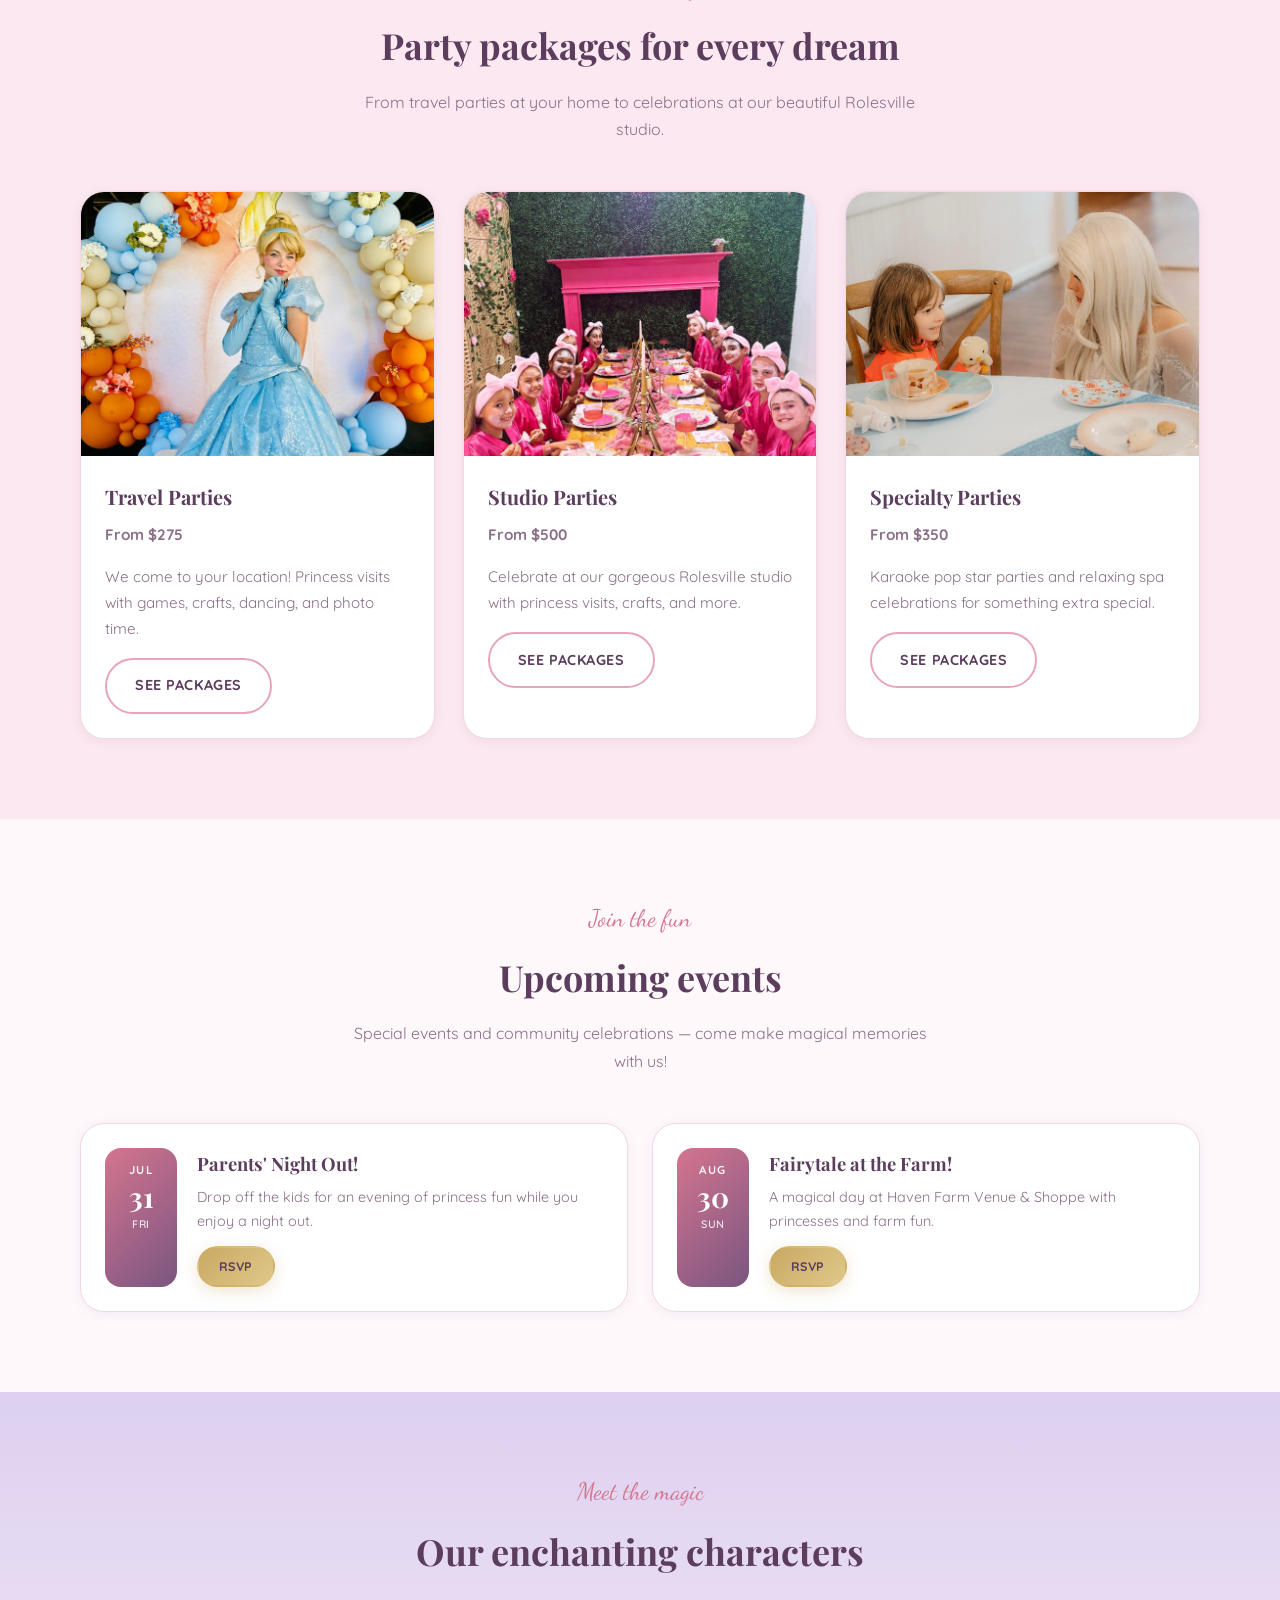
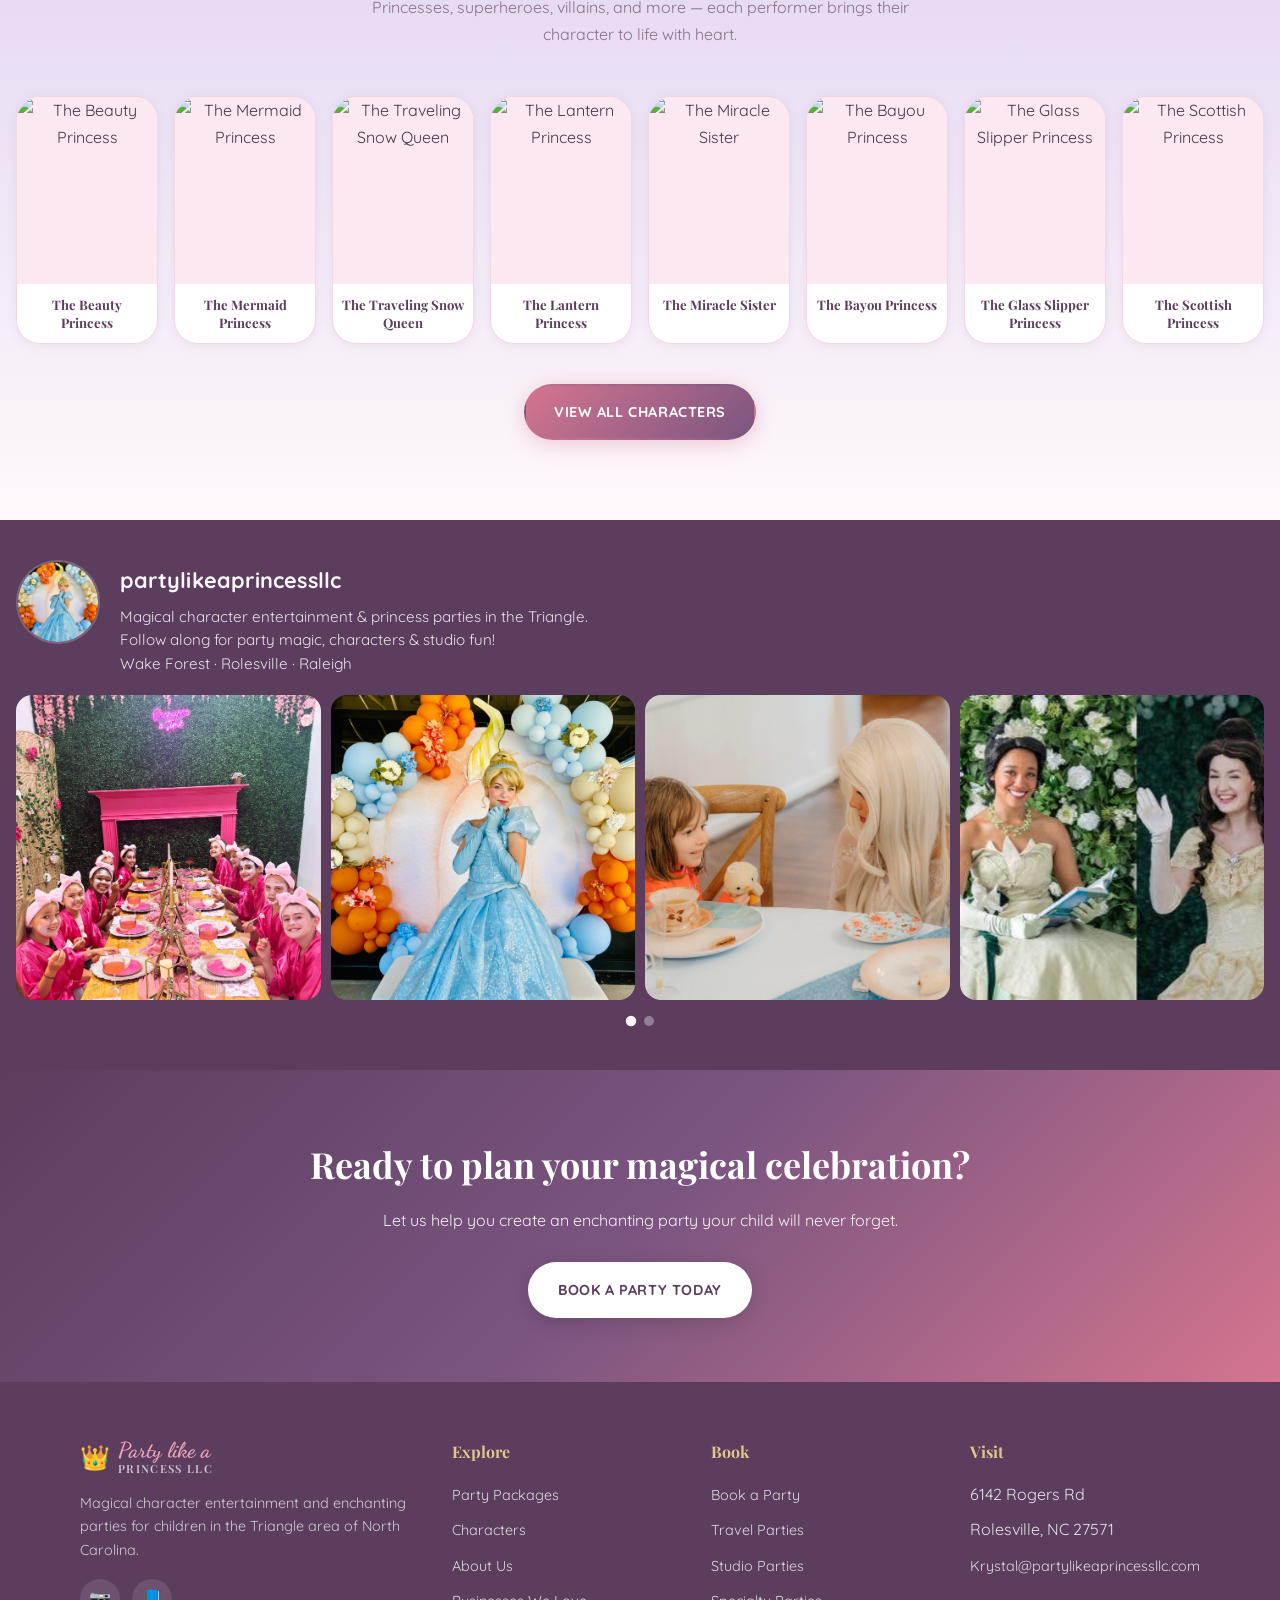
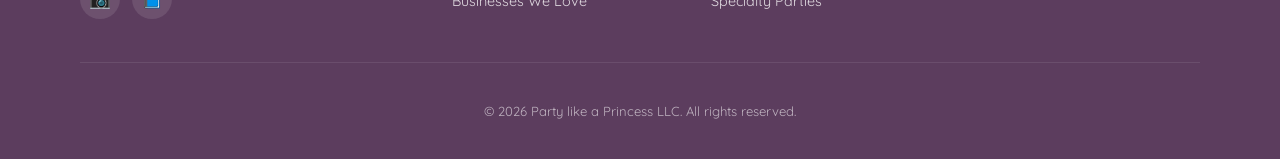
==== commit 3ac626b0: "characters" ====
--- a/index.html
+++ b/index.html
@@ -208,13 +208,13 @@
     </section>
 
     <section class="section section--lavender" id="characters-preview">
-      <div class="container">
+      <div class="container container--wide">
         <div class="section-header">
           <span class="section-eyebrow">Meet the magic</span>
           <h2>Our enchanting characters</h2>
           <p>Princesses, superheroes, villains, and more — each performer brings their character to life with heart.</p>
         </div>
-        <div class="character-grid">
+        <div class="character-grid character-grid--home">
           <article class="character-card">
             <div class="character-image">
               <img
@@ -258,6 +258,50 @@
                 loading="lazy">
             </div>
             <h3 class="character-name">The Lantern Princess</h3>
+          </article>
+          <article class="character-card">
+            <div class="character-image">
+              <img
+                src="https://static.wixstatic.com/media/9bccdc_bad1e6c3e96b4e3587215fe8b6b6afb3~mv2.jpeg"
+                alt="The Miracle Sister"
+                width="216"
+                height="331"
+                loading="lazy">
+            </div>
+            <h3 class="character-name">The Miracle Sister</h3>
+          </article>
+          <article class="character-card">
+            <div class="character-image">
+              <img
+                src="https://static.wixstatic.com/media/9bccdc_6010cd889c3b40dbb06eb8cf26cdcdc2~mv2.jpg"
+                alt="The Bayou Princess"
+                width="209"
+                height="316"
+                loading="lazy">
+            </div>
+            <h3 class="character-name">The Bayou Princess</h3>
+          </article>
+          <article class="character-card">
+            <div class="character-image">
+              <img
+                src="https://static.wixstatic.com/media/9bccdc_d7acab5226da4da783b731cdf400729e~mv2.jpg"
+                alt="The Glass Slipper Princess"
+                width="230"
+                height="352"
+                loading="lazy">
+            </div>
+            <h3 class="character-name">The Glass Slipper Princess</h3>
+          </article>
+          <article class="character-card">
+            <div class="character-image">
+              <img
+                src="https://static.wixstatic.com/media/9bccdc_210b0a22b90c4841811c7ddfad93b862~mv2.jpg"
+                alt="The Scottish Princess"
+                width="242"
+                height="361"
+                loading="lazy">
+            </div>
+            <h3 class="character-name">The Scottish Princess</h3>
           </article>
         </div>
         <div style="text-align: center; margin-top: 2.5rem;">
--- a/css/styles.css
+++ b/css/styles.css
@@ -317,7 +317,8 @@
   position: absolute;
   inset: 0;
   background:
-    linear-gradient(135deg, rgba(92, 61, 94, 0.45) 0%, rgba(212, 117, 143, 0.25) 50%, rgba(92, 61, 94, 0.35) 100%);
+    linear-gradient(90deg, rgba(45, 25, 48, 0.88) 0%, rgba(45, 25, 48, 0.72) 42%, rgba(92, 61, 94, 0.35) 72%, rgba(92, 61, 94, 0.2) 100%),
+    linear-gradient(180deg, rgba(45, 25, 48, 0.45) 0%, transparent 35%, rgba(45, 25, 48, 0.55) 100%);
 }
 
 .hero-inner {
@@ -329,6 +330,7 @@
 .hero-content {
   max-width: 640px;
   color: var(--color-white);
+  text-shadow: 0 2px 16px rgba(45, 25, 48, 0.45);
 }
 
 .hero-eyebrow {
@@ -339,10 +341,11 @@
   font-weight: 700;
   letter-spacing: 0.1em;
   text-transform: uppercase;
-  background: rgba(255, 255, 255, 0.15);
-  border: 1px solid rgba(255, 255, 255, 0.3);
+  background: rgba(45, 25, 48, 0.55);
+  border: 1px solid rgba(255, 255, 255, 0.25);
   border-radius: 999px;
   backdrop-filter: blur(8px);
+  text-shadow: none;
 }
 
 .hero h1 {
@@ -372,11 +375,12 @@
   gap: 0.75rem;
   margin-top: 2rem;
   padding: 1rem 1.25rem;
-  background: rgba(255, 255, 255, 0.12);
-  border: 1px solid rgba(255, 255, 255, 0.25);
+  background: rgba(45, 25, 48, 0.62);
+  border: 1px solid rgba(255, 255, 255, 0.2);
   border-radius: var(--radius);
   backdrop-filter: blur(8px);
   font-size: 0.95rem;
+  text-shadow: none;
 }
 
 .hero-location-icon {
@@ -818,6 +822,17 @@
   display: grid;
   grid-template-columns: repeat(auto-fill, minmax(200px, 1fr));
   gap: 1.5rem;
+}
+
+.character-grid--home {
+  grid-template-columns: repeat(8, minmax(0, 1fr));
+  gap: 1rem;
+}
+
+.character-grid--home .character-name {
+  font-size: 0.82rem;
+  padding: 0.75rem 0.5rem;
+  line-height: 1.35;
 }
 
 .character-card {
@@ -1419,6 +1434,12 @@
 }
 
 /* Responsive */
+@media (max-width: 1100px) {
+  .character-grid--home {
+    grid-template-columns: repeat(4, minmax(0, 1fr));
+  }
+}
+
 @media (max-width: 960px) {
   .nav-toggle {
     display: flex;
@@ -1471,6 +1492,10 @@
 }
 
 @media (max-width: 600px) {
+  .character-grid--home {
+    grid-template-columns: repeat(2, minmax(0, 1fr));
+  }
+
   .form-row {
     grid-template-columns: 1fr;
   }
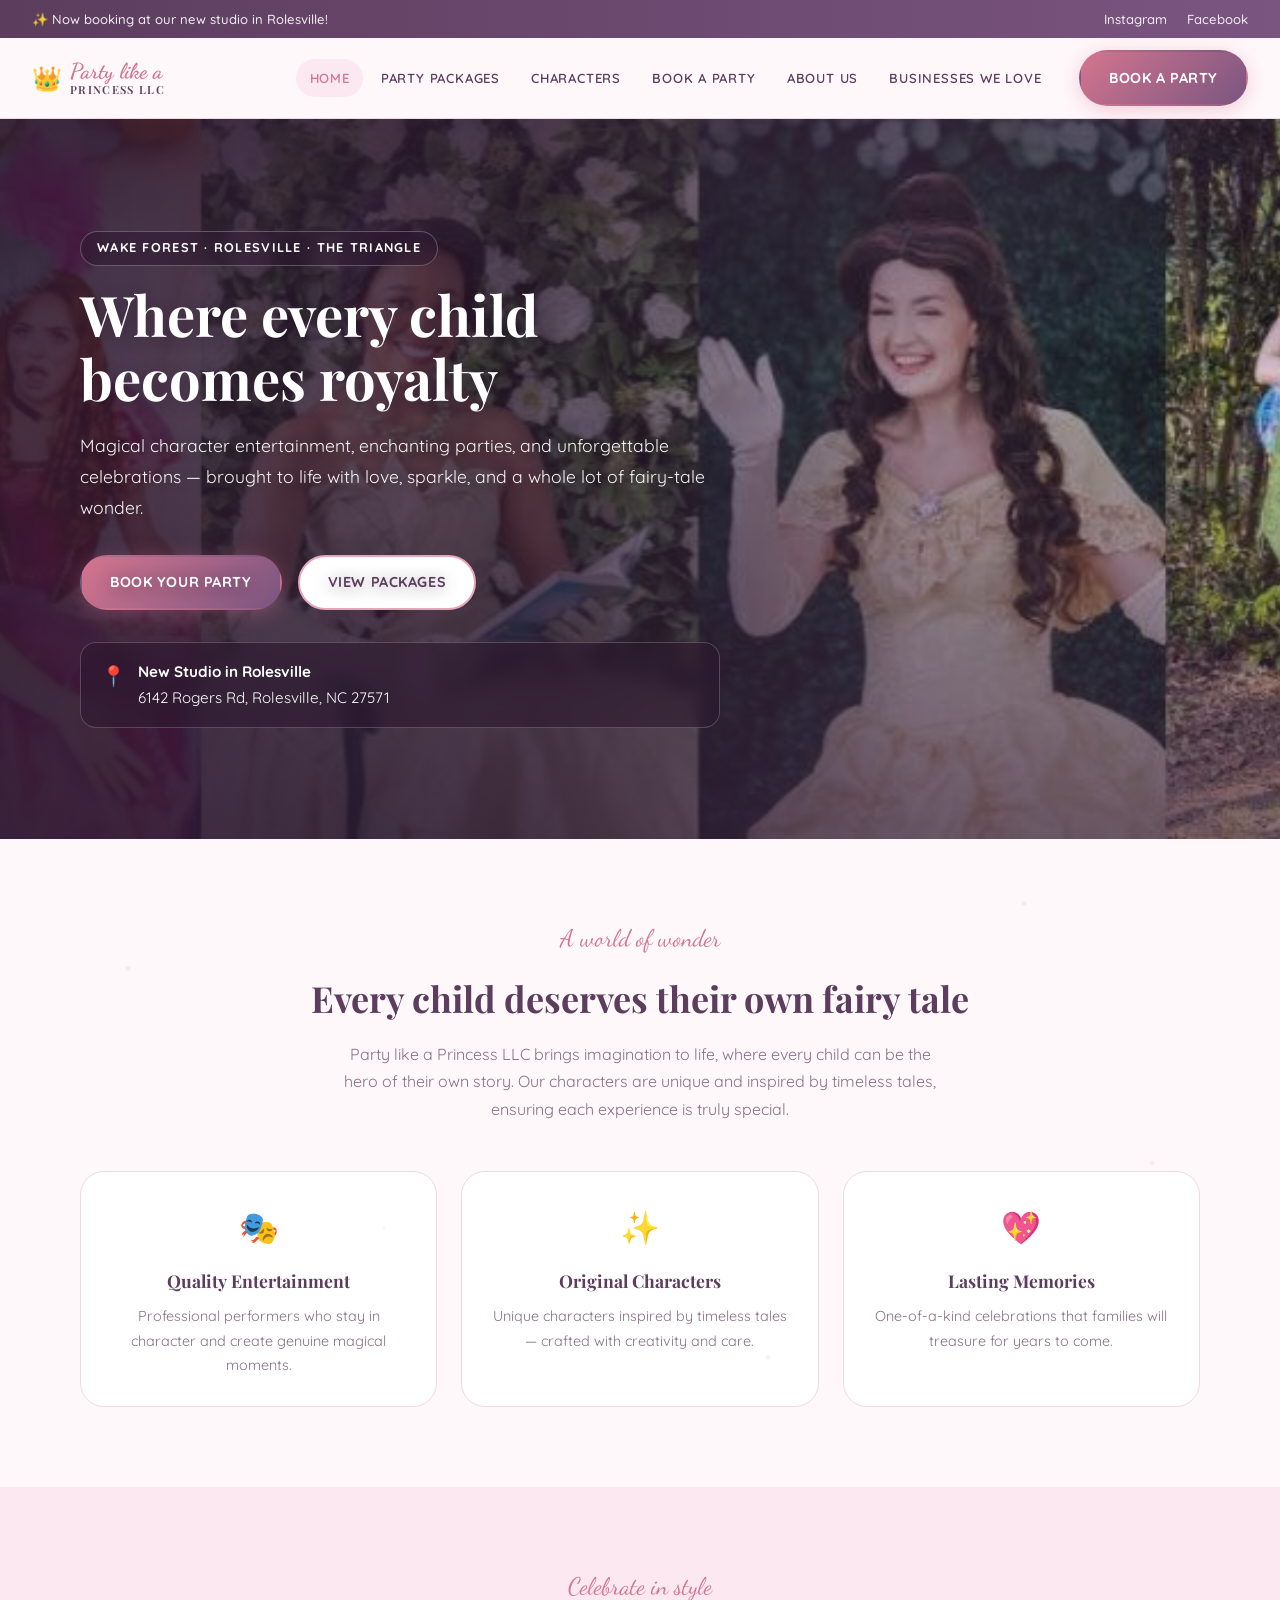
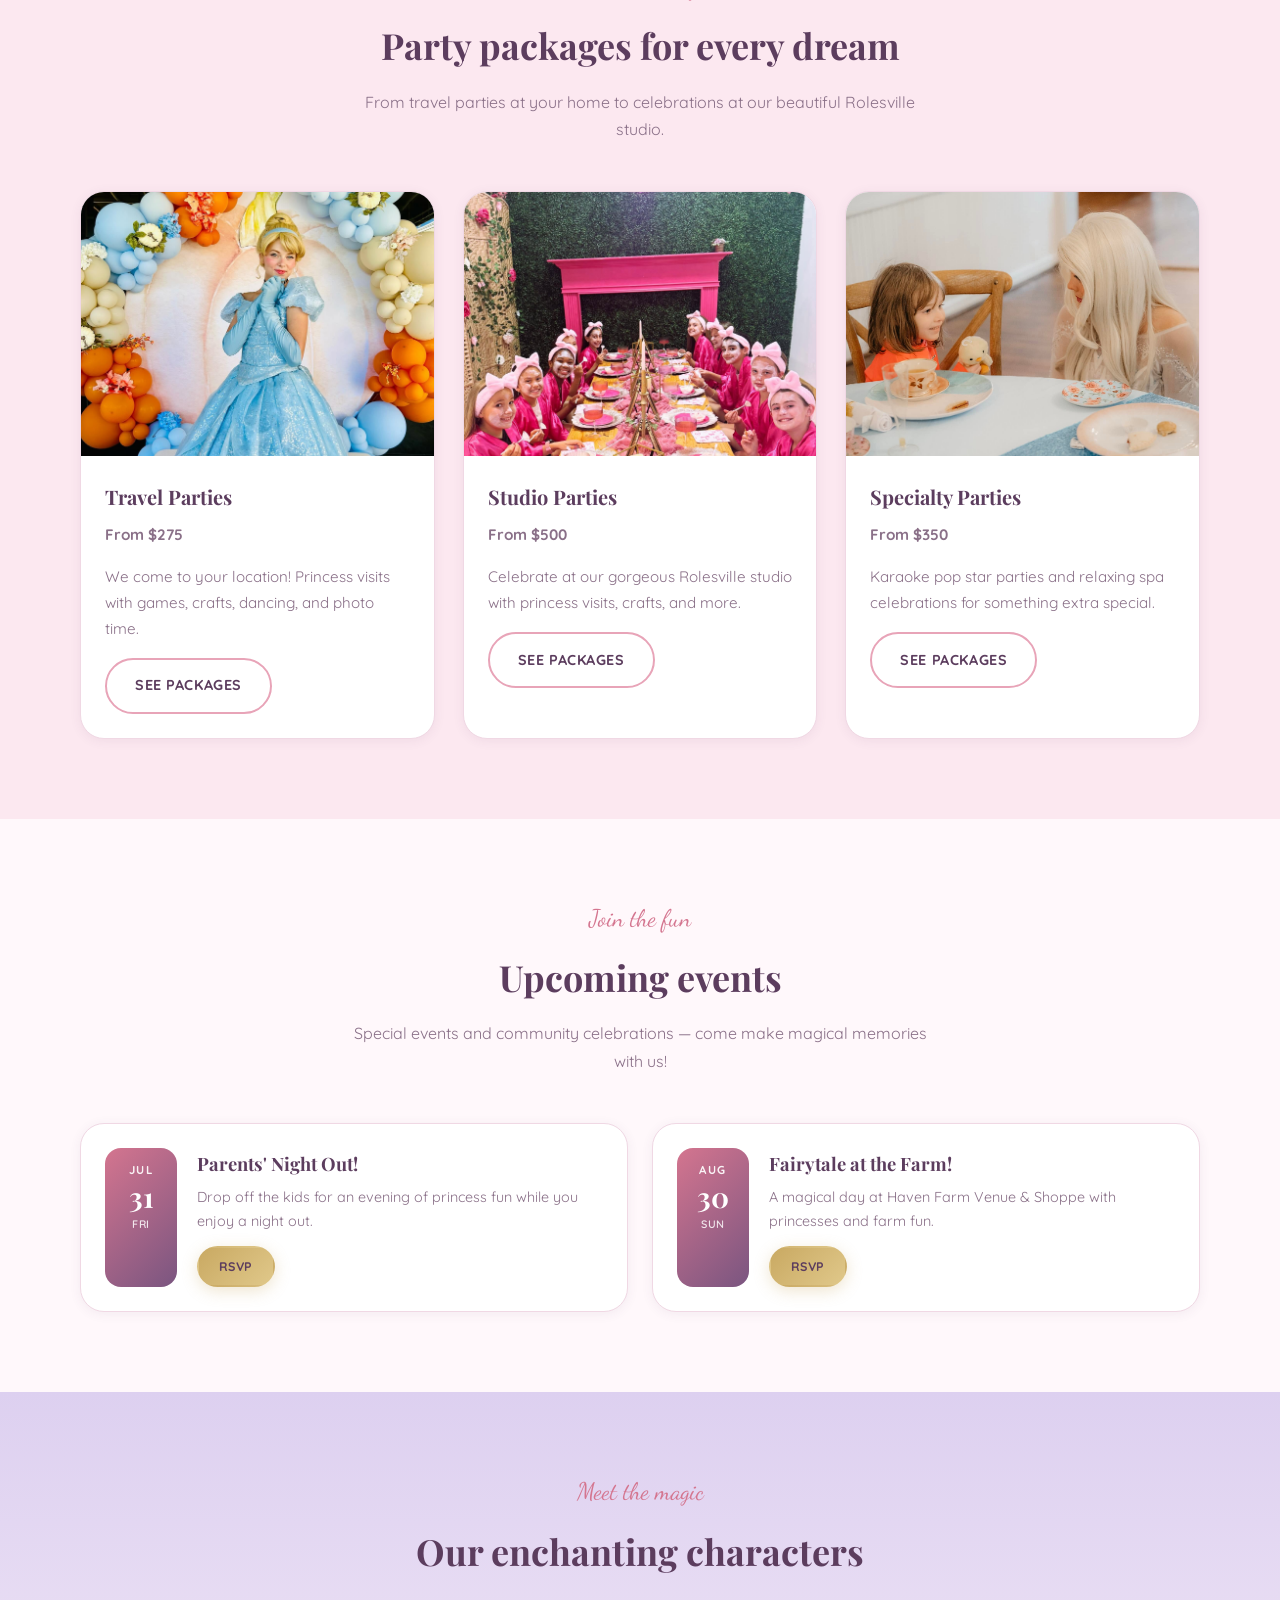
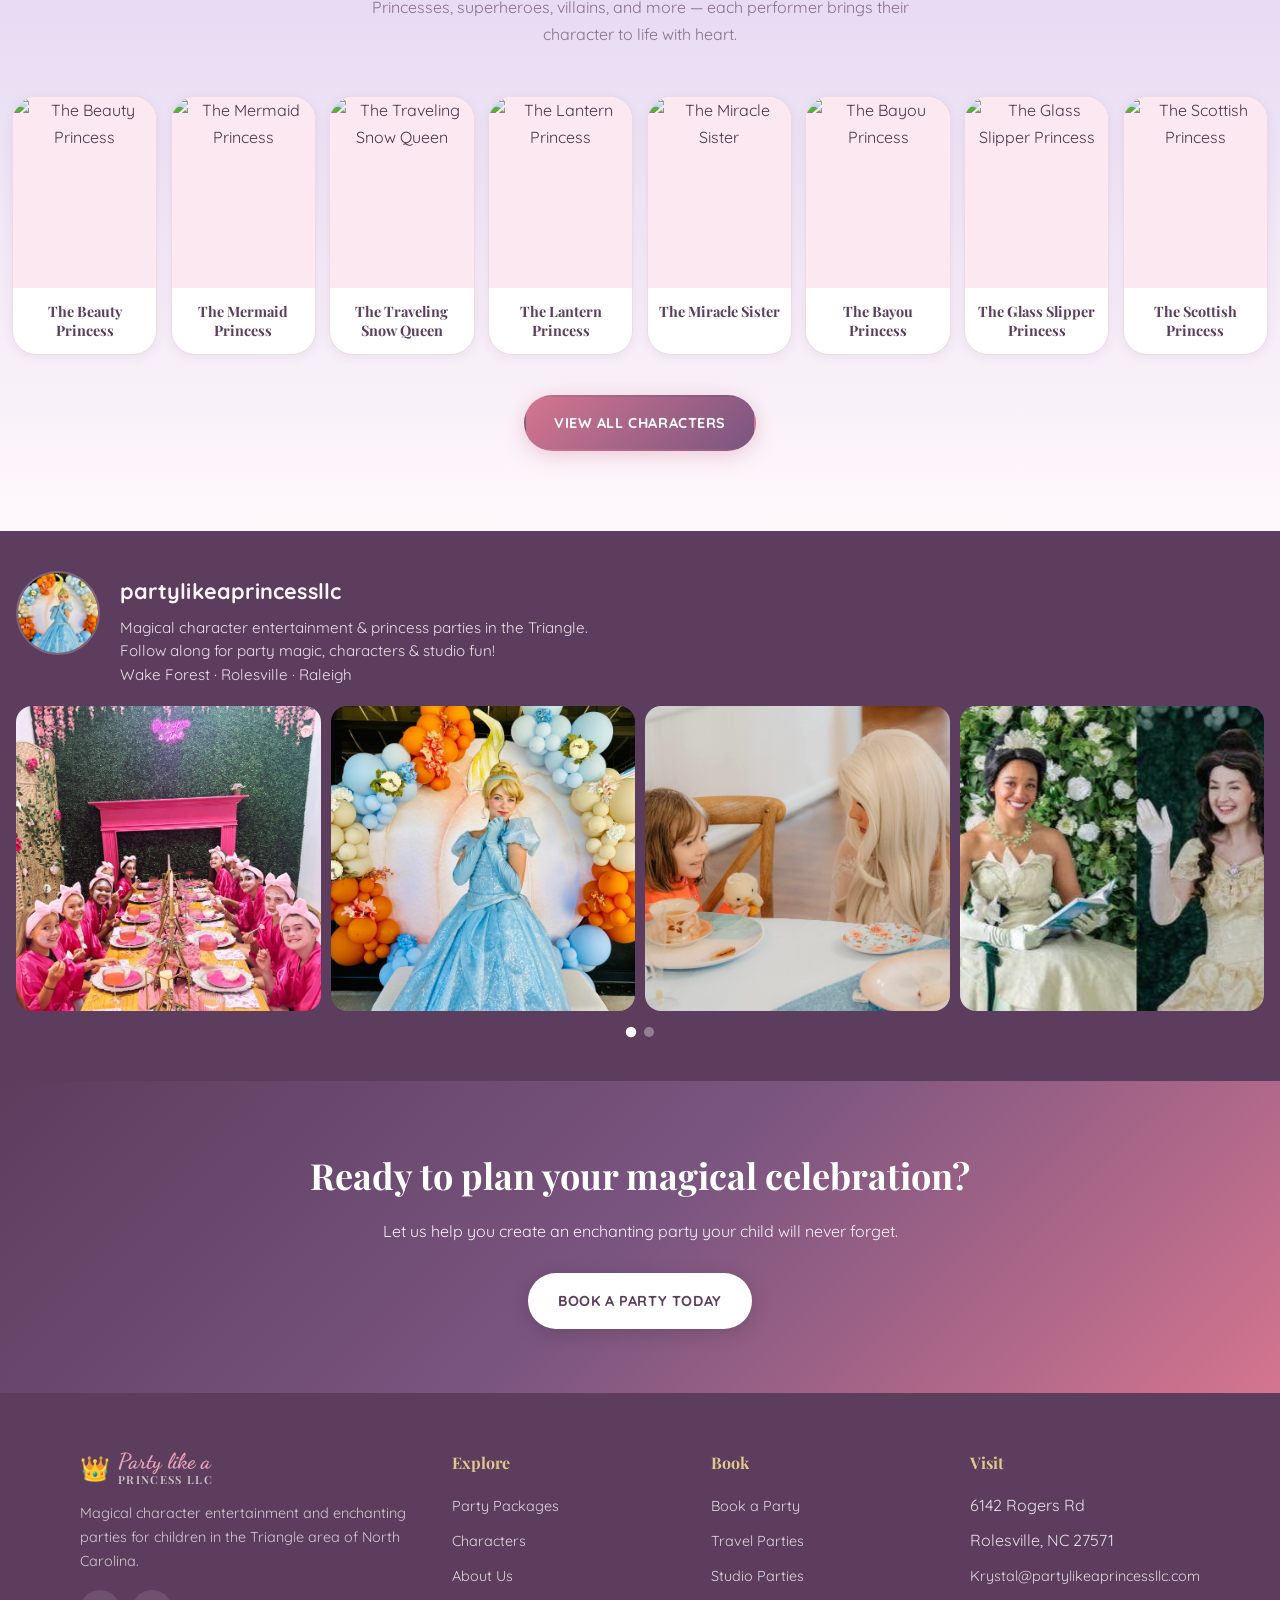
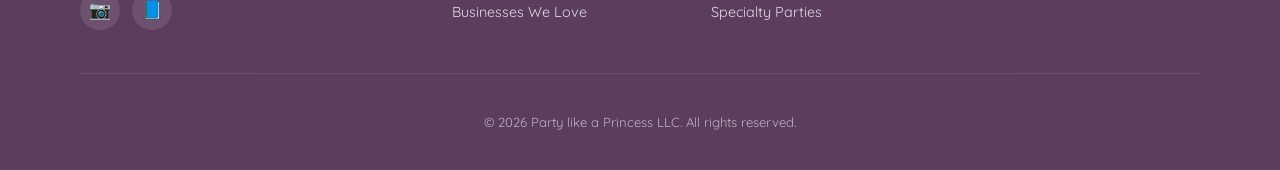
==== commit 8a47de3c: "larger cards" ====
--- a/index.html
+++ b/index.html
@@ -208,7 +208,7 @@
     </section>
 
     <section class="section section--lavender" id="characters-preview">
-      <div class="container container--wide">
+      <div class="container container--characters">
         <div class="section-header">
           <span class="section-eyebrow">Meet the magic</span>
           <h2>Our enchanting characters</h2>
--- a/css/styles.css
+++ b/css/styles.css
@@ -71,6 +71,10 @@
   width: min(1280px, calc(100% - 2rem));
 }
 
+.container--characters {
+  width: min(1520px, calc(100% - 1.5rem));
+}
+
 /* Sparkle background */
 .sparkle-bg {
   position: relative;
@@ -826,12 +830,12 @@
 
 .character-grid--home {
   grid-template-columns: repeat(8, minmax(0, 1fr));
-  gap: 1rem;
+  gap: 0.85rem;
 }
 
 .character-grid--home .character-name {
-  font-size: 0.82rem;
-  padding: 0.75rem 0.5rem;
+  font-size: 0.9rem;
+  padding: 0.85rem 0.6rem;
   line-height: 1.35;
 }
 
